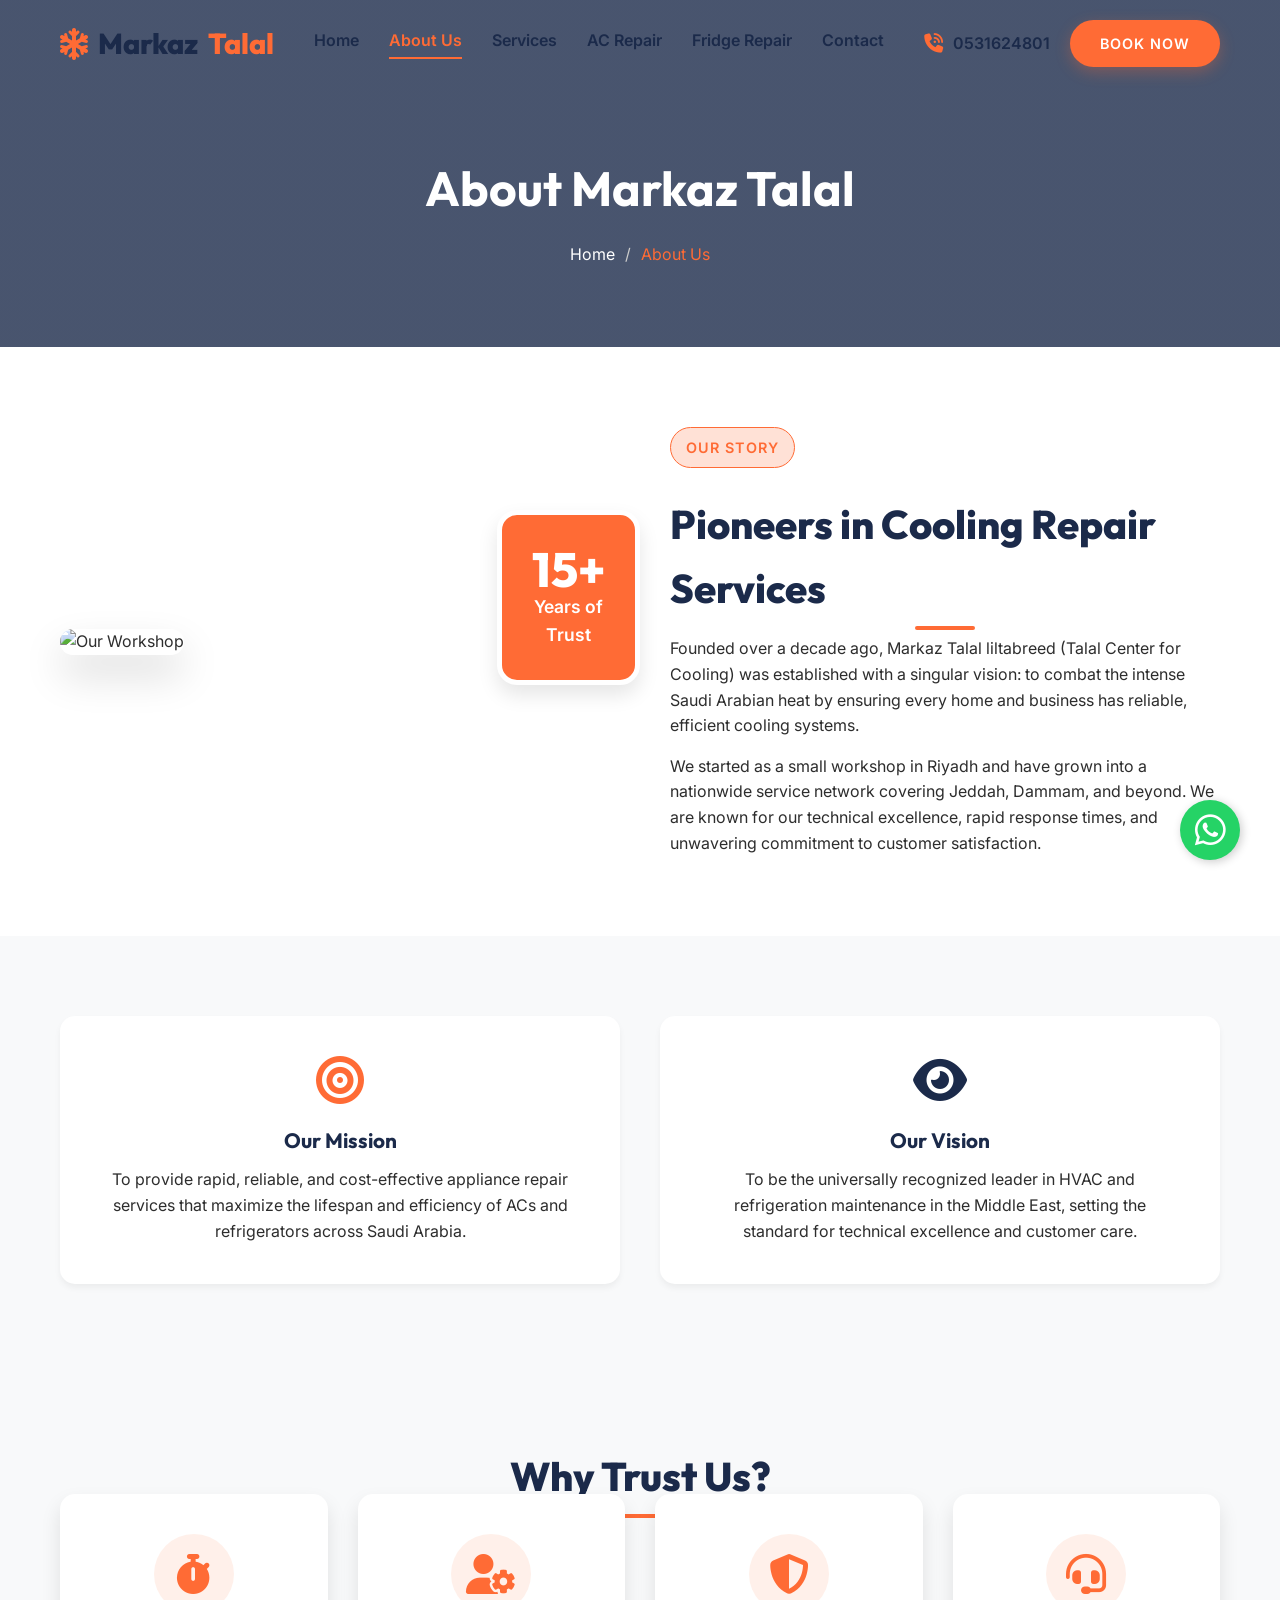
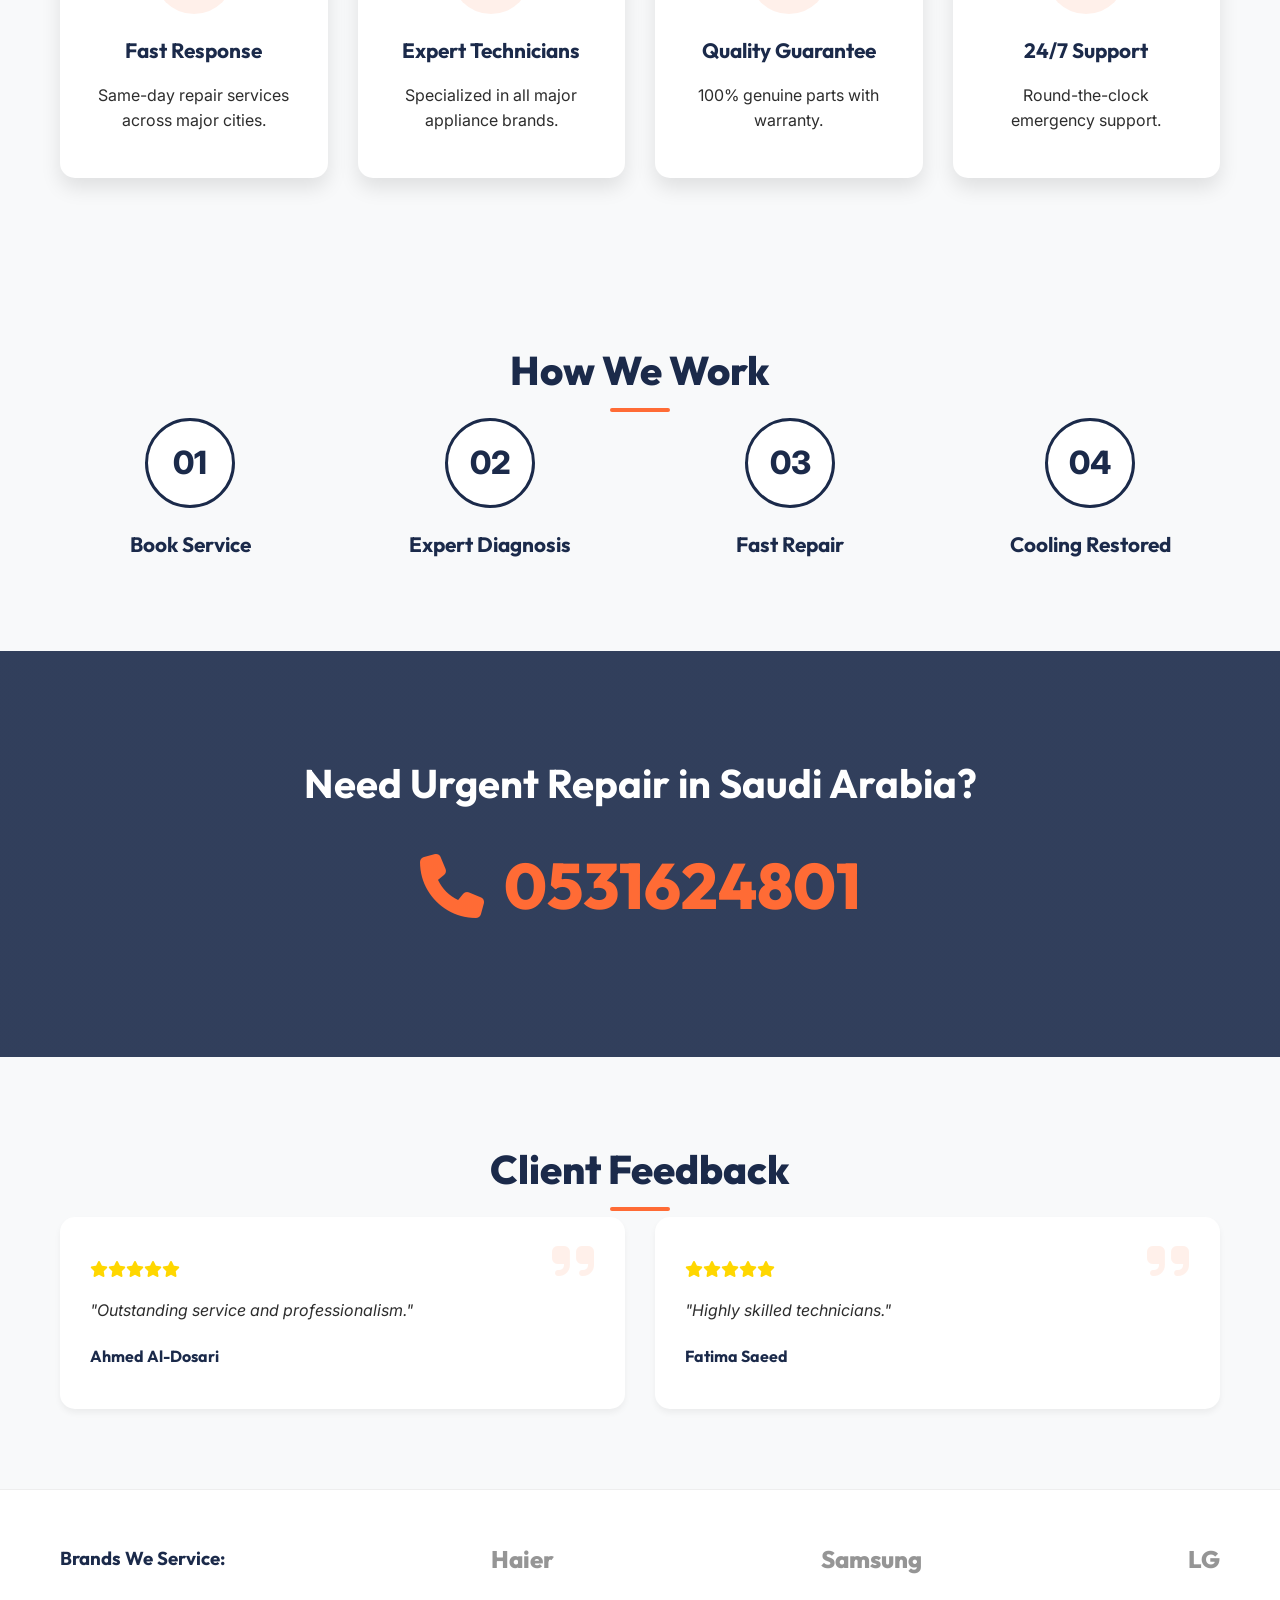
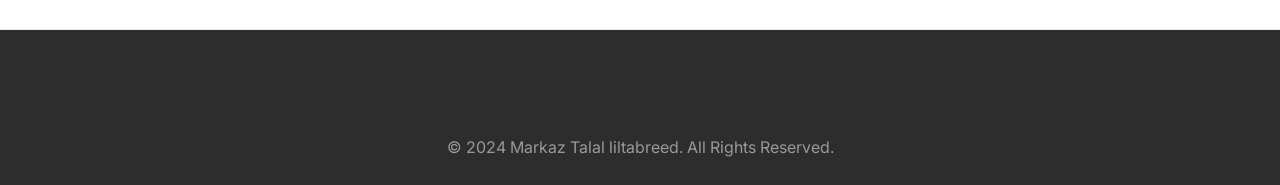
==== about.html @ 1d90eb04 "responsive" ====
<!DOCTYPE html>
<html lang="en">
<head>
  <meta charset="UTF-8">
  <meta name="viewport" content="width=device-width, initial-scale=1.0">
  <meta name="description" content="Learn about Markaz Talal liltabreed, the premier AC and Refrigerator repair service in Saudi Arabia. 15+ years of experience in cooling solutions.">
  <title>About Us | Markaz Talal liltabreed Saudi Arabia</title>
  
  <link rel="stylesheet" href="https://cdnjs.cloudflare.com/ajax/libs/font-awesome/6.4.0/css/all.min.css">
  <link rel="stylesheet" href="css/style.css">
</head>
<body>

  <!-- 1. Header -->
  <header class="header">
    <div class="container nav-container">
      <a href="index.html" class="logo">
        <i class="fa-solid fa-snowflake"></i> Markaz <span>Talal</span>
      </a>
      <div class="mobile-toggle"><i class="fa-solid fa-bars"></i></div>
      <nav class="nav-menu">
        <a href="index.html" class="nav-link">Home</a>
        <a href="about.html" class="nav-link active">About Us</a>
        <a href="services.html" class="nav-link">Services</a>
        <a href="ac-repair.html" class="nav-link">AC Repair</a>
        <a href="fridge-repair.html" class="nav-link">Fridge Repair</a>
        <a href="contact.html" class="nav-link">Contact</a>
      </nav>
      <div class="nav-actions">
        <div class="contact-info-top">
          <i class="fa-solid fa-phone-volume pulse-icon"></i><span>0531624801</span>
        </div>
        <a href="contact.html" class="btn btn-primary">Book Now</a>
      </div>
    </div>
  </header>

  <!-- 2. Page Banner -->
  <section class="page-banner fade-up">
    <div class="container">
      <h1 class="page-title">About Markaz Talal</h1>
      <div class="breadcrumb">
        <a href="index.html">Home</a> <span>/</span> <span style="color: var(--primary-orange);">About Us</span>
      </div>
    </div>
  </section>

  <!-- 3. Company Story -->
  <section class="about section-padding">
    <div class="container">
      <div class="about-container">
        <div class="about-image fade-up">
          <img src="https://images.unsplash.com/photo-1504328345606-18bbc8c9d7d1?ixlib=rb-4.0.3&auto=format&fit=crop&w=800&q=80" alt="Our Workshop" class="about-img-main">
          <div class="about-experience">
            <div class="exp-years">15+</div>
            <div class="exp-text">Years of<br>Trust</div>
          </div>
        </div>
        <div class="about-content fade-up" style="transition-delay: 0.2s;">
          <span class="hero-subtitle">Our Story</span>
          <h2 class="section-title">Pioneers in Cooling Repair Services</h2>
          <p>Founded over a decade ago, Markaz Talal liltabreed (Talal Center for Cooling) was established with a singular vision: to combat the intense Saudi Arabian heat by ensuring every home and business has reliable, efficient cooling systems.</p>
          <p style="margin-top: 15px;">We started as a small workshop in Riyadh and have grown into a nationwide service network covering Jeddah, Dammam, and beyond. We are known for our technical excellence, rapid response times, and unwavering commitment to customer satisfaction.</p>
        </div>
      </div>
    </div>
  </section>

  <!-- 4. Mission & Vision -->
  <section class="mission-vision section-padding" style="background: var(--bg-light);">
    <div class="container">
      <div class="process-grid">
        <div class="process-step fade-up" style="background: var(--primary-white); padding: 40px; border-radius: 15px; box-shadow: var(--shadow-sm);">
          <i class="fa-solid fa-bullseye" style="font-size: 3rem; color: var(--primary-orange); margin-bottom: 20px;"></i>
          <h3 class="step-title">Our Mission</h3>
          <p>To provide rapid, reliable, and cost-effective appliance repair services that maximize the lifespan and efficiency of ACs and refrigerators across Saudi Arabia.</p>
        </div>
        <div class="process-step fade-up" style="transition-delay: 0.2s; background: var(--primary-white); padding: 40px; border-radius: 15px; box-shadow: var(--shadow-sm);">
          <i class="fa-solid fa-eye" style="font-size: 3rem; color: var(--primary-navy); margin-bottom: 20px;"></i>
          <h3 class="step-title">Our Vision</h3>
          <p>To be the universally recognized leader in HVAC and refrigeration maintenance in the Middle East, setting the standard for technical excellence and customer care.</p>
        </div>
      </div>
    </div>
  </section>

  <!-- 5. Why Choose Us (Reused Features) -->
  <section class="features section-padding">
    <div class="container">
      <div class="text-center fade-up" style="margin-bottom: 50px;">
        <h2 class="section-title">Why Trust Us?</h2>
      </div>
      <div class="features-grid">
        <div class="feature-card fade-up"><div class="feature-icon"><i class="fa-solid fa-stopwatch"></i></div><h3 class="feature-title">Fast Response</h3><p>Same-day repair services across major cities.</p></div>
        <div class="feature-card fade-up" style="transition-delay: 0.1s;"><div class="feature-icon"><i class="fa-solid fa-user-gear"></i></div><h3 class="feature-title">Expert Technicians</h3><p>Specialized in all major appliance brands.</p></div>
        <div class="feature-card fade-up" style="transition-delay: 0.2s;"><div class="feature-icon"><i class="fa-solid fa-shield-halved"></i></div><h3 class="feature-title">Quality Guarantee</h3><p>100% genuine parts with warranty.</p></div>
        <div class="feature-card fade-up" style="transition-delay: 0.3s;"><div class="feature-icon"><i class="fa-solid fa-headset"></i></div><h3 class="feature-title">24/7 Support</h3><p>Round-the-clock emergency support.</p></div>
      </div>
    </div>
  </section>

  <!-- 6. Process -->
  <section class="process section-padding" style="background: var(--bg-light);">
    <div class="container">
      <div class="text-center fade-up"><h2 class="section-title">How We Work</h2></div>
      <div class="process-grid">
        <div class="process-step fade-up"><div class="step-number">01</div><h3 class="step-title">Book Service</h3></div>
        <div class="process-step fade-up" style="transition-delay: 0.1s;"><div class="step-number">02</div><h3 class="step-title">Expert Diagnosis</h3></div>
        <div class="process-step fade-up" style="transition-delay: 0.2s;"><div class="step-number">03</div><h3 class="step-title">Fast Repair</h3></div>
        <div class="process-step fade-up" style="transition-delay: 0.3s;"><div class="step-number">04</div><h3 class="step-title">Cooling Restored</h3></div>
      </div>
    </div>
  </section>

  <!-- 7. Emergency CTA -->
  <section class="emergency-cta fade-up">
    <div class="container">
      <h2>Need Urgent Repair in Saudi Arabia?</h2>
      <div class="emergency-phone"><i class="fa-solid fa-phone"></i> 0531624801</div>
    </div>
  </section>

  <!-- 8. Testimonials -->
  <section class="testimonials section-padding">
    <div class="container">
      <div class="text-center fade-up"><h2 class="section-title">Client Feedback</h2></div>
      <div class="testimonial-grid">
        <div class="testimonial-card fade-up"><i class="fa-solid fa-quote-right quote-icon"></i><div class="rating"><i class="fa-solid fa-star"></i><i class="fa-solid fa-star"></i><i class="fa-solid fa-star"></i><i class="fa-solid fa-star"></i><i class="fa-solid fa-star"></i></div><p class="testimonial-text">"Outstanding service and professionalism."</p><div class="client-info"><div class="client-details"><h4 class="client-name">Ahmed Al-Dosari</h4></div></div></div>
        <div class="testimonial-card fade-up" style="transition-delay: 0.1s;"><i class="fa-solid fa-quote-right quote-icon"></i><div class="rating"><i class="fa-solid fa-star"></i><i class="fa-solid fa-star"></i><i class="fa-solid fa-star"></i><i class="fa-solid fa-star"></i><i class="fa-solid fa-star"></i></div><p class="testimonial-text">"Highly skilled technicians."</p><div class="client-info"><div class="client-details"><h4 class="client-name">Fatima Saeed</h4></div></div></div>
      </div>
    </div>
  </section>

  <!-- 9. Brands -->
  <section class="brands fade-up">
    <div class="container">
      <div class="brand-scroll">
        <h3 style="color: var(--primary-navy); margin: 0;">Brands We Service:</h3>
        <span class="brand-item" style="font-size: 1.5rem; font-weight: 800; font-family: 'Outfit';">Haier</span>
        <span class="brand-item" style="font-size: 1.5rem; font-weight: 800; font-family: 'Outfit';">Samsung</span>
        <span class="brand-item" style="font-size: 1.5rem; font-weight: 800; font-family: 'Outfit';">LG</span>
      </div>
    </div>
  </section>

  <!-- 10. Footer -->
  <footer class="footer">
    <div class="container">
      <div class="footer-bottom" style="border-top: none;">
        <p>&copy; 2024 Markaz Talal liltabreed. All Rights Reserved.</p>
      </div>
    </div>
  </footer>

  <!-- WhatsApp Floating Button -->
  <a href="https://wa.me/966531624801" class="whatsapp-float" target="_blank" aria-label="Chat on WhatsApp">
    <i class="fa-brands fa-whatsapp"></i>
  </a>

  <script src="js/main.js"></script>
</body>
</html>
---- css/style.css ----
/* Google Fonts */
@import url('https://fonts.googleapis.com/css2?family=Inter:wght@300;400;500;600;700&family=Outfit:wght@400;600;800&display=swap');

/* CSS Variables */
:root {
  --primary-orange: #FF6B35;
  --primary-charcoal: #2D2D2D;
  --primary-white: #FFFFFF;
  --primary-navy: #1B2A4A;
  --bg-light: #f8f9fa;
  --text-gray: #555555;
  --shadow-sm: 0 4px 6px rgba(0,0,0,0.05);
  --shadow-md: 0 10px 20px rgba(0,0,0,0.1);
  --shadow-lg: 0 20px 40px rgba(0,0,0,0.15);
  --transition: all 0.3s cubic-bezier(0.25, 0.8, 0.25, 1);
  --glass-bg: rgba(255, 255, 255, 0.85);
  --glass-border: rgba(255, 255, 255, 0.18);
}

/* Base Styles */
* {
  margin: 0;
  padding: 0;
  box-sizing: border-box;
}

html {
  scroll-behavior: smooth;
}

body {
  font-family: 'Inter', sans-serif;
  color: var(--primary-charcoal);
  background-color: var(--primary-white);
  line-height: 1.6;
  overflow-x: hidden;
}

h1, h2, h3, h4, h5, h6 {
  font-family: 'Outfit', sans-serif;
  color: var(--primary-navy);
  margin-bottom: 1rem;
}

a {
  text-decoration: none;
  color: inherit;
  transition: var(--transition);
}

ul {
  list-style: none;
}

img {
  max-width: 100%;
  height: auto;
}

/* Utilities */
.container {
  width: 100%;
  max-width: 1200px;
  margin: 0 auto;
  padding: 0 20px;
}

.section-padding {
  padding: 80px 0;
}

/* Fix mobile section spacing */
@media (max-width: 768px) {
  .section-padding {
    padding: 60px 0;
  }
  
  section {
    overflow: hidden; /* Prevent horizontal scroll from elements */
  }
}

.text-center {
  text-align: center;
}

.section-title {
  font-size: 2.5rem;
  font-weight: 800;
  margin-bottom: 1rem;
  position: relative;
  display: inline-block;
}

.section-title::after {
  content: '';
  position: absolute;
  bottom: -10px;
  left: 50%;
  transform: translateX(-50%);
  width: 60px;
  height: 4px;
  background-color: var(--primary-orange);
  border-radius: 2px;
}

.section-subtitle {
  color: var(--text-gray);
  max-width: 600px;
  margin: 0 auto 3rem auto;
  font-size: 1.1rem;
}

/* Buttons */
.btn {
  display: inline-block;
  padding: 12px 30px;
  border-radius: 50px;
  font-weight: 600;
  cursor: pointer;
  border: none;
  transition: var(--transition);
  text-transform: uppercase;
  letter-spacing: 1px;
  font-size: 0.9rem;
  position: relative;
  overflow: hidden;
  z-index: 1;
}

.btn-primary {
  background-color: var(--primary-orange);
  color: var(--primary-white);
  box-shadow: 0 5px 15px rgba(255, 107, 53, 0.3);
}

.btn-primary::before {
  content: '';
  position: absolute;
  top: 0;
  left: 0;
  width: 0%;
  height: 100%;
  background-color: var(--primary-navy);
  transition: var(--transition);
  z-index: -1;
}

.btn-primary:hover {
  color: var(--primary-white);
  box-shadow: 0 8px 20px rgba(27, 42, 74, 0.4);
}

.btn-primary:hover::before {
  width: 100%;
}

.btn-secondary {
  background-color: var(--primary-navy);
  color: var(--primary-white);
  box-shadow: 0 5px 15px rgba(27, 42, 74, 0.3);
}

.btn-secondary::before {
  content: '';
  position: absolute;
  top: 0;
  left: 0;
  width: 0%;
  height: 100%;
  background-color: var(--primary-orange);
  transition: var(--transition);
  z-index: -1;
}

.btn-secondary:hover {
  color: var(--primary-white);
  box-shadow: 0 8px 20px rgba(255, 107, 53, 0.4);
}

.btn-secondary:hover::before {
  width: 100%;
}

.btn-outline {
  background-color: transparent;
  color: var(--primary-white);
  border: 2px solid var(--primary-white);
}

.btn-outline:hover {
  background-color: var(--primary-white);
  color: var(--primary-navy);
}

/* Header & Navigation */
.header {
  position: fixed;
  top: 0;
  left: 0;
  width: 100%;
  z-index: 1000;
  transition: var(--transition);
  padding: 20px 0;
}

.header.scrolled {
  background: var(--glass-bg);
  backdrop-filter: blur(10px);
  -webkit-backdrop-filter: blur(10px);
  padding: 15px 0;
  box-shadow: var(--shadow-md);
}

.nav-container {
  display: flex;
  justify-content: space-between;
  align-items: center;
}

.logo {
  font-family: 'Outfit', sans-serif;
  font-size: 1.8rem;
  font-weight: 800;
  color: var(--primary-navy);
  display: flex;
  align-items: center;
  gap: 10px;
}

.logo span {
  color: var(--primary-orange);
}

.logo i {
  font-size: 2rem;
  color: var(--primary-orange);
}

.nav-menu {
  display: flex;
  gap: 30px;
}

.nav-link {
  font-weight: 600;
  color: var(--primary-navy);
  position: relative;
  padding-bottom: 5px;
}

.header.scrolled .nav-link {
  color: var(--primary-navy);
}

.nav-link::after {
  content: '';
  position: absolute;
  bottom: 0;
  left: 0;
  width: 0%;
  height: 2px;
  background-color: var(--primary-orange);
  transition: var(--transition);
}

.nav-link:hover::after,
.nav-link.active::after {
  width: 100%;
}

.nav-link:hover,
.nav-link.active {
  color: var(--primary-orange);
}

.nav-actions {
  display: flex;
  align-items: center;
  gap: 20px;
}

.contact-info-top {
  display: flex;
  align-items: center;
  gap: 10px;
  font-weight: 600;
  color: var(--primary-navy);
}

.contact-info-top i {
  color: var(--primary-orange);
  font-size: 1.2rem;
}

.mobile-toggle {
  display: none;
  font-size: 1.5rem;
  color: var(--primary-navy);
  cursor: pointer;
}

/* Hero Section */
.hero {
  height: 100vh;
  min-height: 600px;
  background: linear-gradient(rgba(27, 42, 74, 0.7), rgba(27, 42, 74, 0.8)), url('https://images.unsplash.com/photo-1581094288338-2314dddb7ece?ixlib=rb-4.0.3&auto=format&fit=crop&w=1920&q=80') center/cover no-repeat;
  display: flex;
  align-items: center;
  position: relative;
  padding-top: 80px;
}

.hero-content {
  max-width: 800px;
  color: var(--primary-white);
}

.hero-subtitle {
  display: inline-block;
  padding: 8px 15px;
  background-color: rgba(255, 107, 53, 0.2);
  border: 1px solid var(--primary-orange);
  border-radius: 30px;
  color: var(--primary-orange);
  font-weight: 600;
  margin-bottom: 1.5rem;
  letter-spacing: 1px;
  text-transform: uppercase;
  font-size: 0.9rem;
}

.hero-title {
  color: var(--primary-white);
  font-size: 4rem;
  line-height: 1.2;
  margin-bottom: 1.5rem;
}

.hero-title span {
  color: var(--primary-orange);
}

.hero-text {
  font-size: 1.2rem;
  margin-bottom: 2rem;
  opacity: 0.9;
}

.hero-buttons {
  display: flex;
  gap: 20px;
}

/* Floating Elements for Premium Feel */
.shape {
  position: absolute;
  filter: blur(50px);
  z-index: 0;
  opacity: 0.5;
}

.shape-1 {
  top: -100px;
  right: -100px;
  width: 400px;
  height: 400px;
  background: var(--primary-orange);
  border-radius: 50%;
}

.shape-2 {
  bottom: -100px;
  left: -100px;
  width: 300px;
  height: 300px;
  background: var(--primary-navy);
  border-radius: 50%;
}

/* Features Section (Why Choose Us) */
.features {
  background-color: var(--bg-light);
  position: relative;
  z-index: 1;
}

.features-grid {
  display: grid;
  grid-template-columns: repeat(auto-fit, minmax(250px, 1fr));
  gap: 30px;
  margin-top: -80px;
}

.feature-card {
  background: var(--primary-white);
  padding: 40px 30px;
  border-radius: 15px;
  box-shadow: var(--shadow-md);
  text-align: center;
  transition: var(--transition);
  position: relative;
  overflow: hidden;
  z-index: 1;
  border-bottom: 4px solid transparent;
}

.feature-card:hover {
  transform: translateY(-10px);
  box-shadow: var(--shadow-lg);
  border-bottom-color: var(--primary-orange);
}

.feature-icon {
  width: 80px;
  height: 80px;
  background-color: rgba(255, 107, 53, 0.1);
  border-radius: 50%;
  display: flex;
  align-items: center;
  justify-content: center;
  margin: 0 auto 20px auto;
  color: var(--primary-orange);
  font-size: 2.5rem;
  transition: var(--transition);
}

.feature-card:hover .feature-icon {
  background-color: var(--primary-orange);
  color: var(--primary-white);
}

.feature-title {
  font-size: 1.3rem;
  margin-bottom: 15px;
}

/* About Section */
.about {
  position: relative;
  overflow: hidden;
}

.about-container {
  display: flex;
  align-items: center;
  gap: 60px;
}

.about-image {
  flex: 1;
  position: relative;
}

.about-img-main {
  border-radius: 20px;
  box-shadow: var(--shadow-lg);
  position: relative;
  z-index: 2;
}

.about-experience {
  position: absolute;
  bottom: -30px;
  right: -30px;
  background: var(--primary-orange);
  color: var(--primary-white);
  padding: 30px;
  border-radius: 20px;
  box-shadow: var(--shadow-md);
  z-index: 3;
  text-align: center;
  border: 5px solid var(--primary-white);
}

.exp-years {
  font-size: 3rem;
  font-weight: 800;
  line-height: 1;
  font-family: 'Outfit', sans-serif;
}

.exp-text {
  font-size: 1.1rem;
  font-weight: 600;
}

.about-content {
  flex: 1;
}

.about-list {
  margin: 20px 0 30px 0;
}

.about-list li {
  margin-bottom: 15px;
  display: flex;
  align-items: center;
  gap: 15px;
  font-weight: 500;
}

.about-list i {
  color: var(--primary-orange);
  background: rgba(255, 107, 53, 0.1);
  width: 30px;
  height: 30px;
  display: flex;
  align-items: center;
  justify-content: center;
  border-radius: 50%;
}

/* Services Overview Section */
.services {
  background-color: var(--bg-light);
}

.services-grid {
  display: grid;
  grid-template-columns: repeat(auto-fit, minmax(300px, 1fr));
  gap: 30px;
}

.service-card {
  background: var(--primary-white);
  border-radius: 15px;
  overflow: hidden;
  box-shadow: var(--shadow-md);
  transition: var(--transition);
  group: service;
}

.service-card:hover {
  transform: translateY(-10px);
  box-shadow: var(--shadow-lg);
}

.service-img {
  position: relative;
  height: 250px;
  overflow: hidden;
}

.service-img img {
  width: 100%;
  height: 100%;
  object-fit: cover;
  transition: transform 0.5s ease;
}

.service-card:hover .service-img img {
  transform: scale(1.1);
}

.service-icon-floating {
  position: absolute;
  bottom: -25px;
  right: 30px;
  width: 60px;
  height: 60px;
  background: var(--primary-navy);
  color: var(--primary-white);
  border-radius: 50%;
  display: flex;
  align-items: center;
  justify-content: center;
  font-size: 1.8rem;
  border: 4px solid var(--primary-white);
  z-index: 2;
  transition: var(--transition);
}

.service-card:hover .service-icon-floating {
  background: var(--primary-orange);
  transform: rotateY(360deg);
}

.service-content {
  padding: 40px 30px 30px;
}

.service-title {
  font-size: 1.4rem;
  margin-bottom: 15px;
  transition: var(--transition);
}

.service-card:hover .service-title {
  color: var(--primary-orange);
}

.service-link {
  display: inline-flex;
  align-items: center;
  gap: 10px;
  color: var(--primary-orange);
  font-weight: 600;
  margin-top: 15px;
}

.service-link i {
  transition: var(--transition);
}

.service-link:hover i {
  transform: translateX(5px);
}

/* Emergency CTA Section */
.emergency-cta {
  background: linear-gradient(rgba(27, 42, 74, 0.9), rgba(27, 42, 74, 0.9)), url('https://images.unsplash.com/photo-1621905251189-08b45d6a269e?ixlib=rb-4.0.3&auto=format&fit=crop&w=1920&q=80') center/cover fixed;
  color: var(--primary-white);
  text-align: center;
  padding: 100px 0;
}

.emergency-cta h2 {
  color: var(--primary-white);
  font-size: 2.5rem;
}

.emergency-phone {
  font-size: 4rem;
  font-weight: 800;
  color: var(--primary-orange);
  margin: 20px 0;
  display: flex;
  align-items: center;
  justify-content: center;
  gap: 20px;
  font-family: 'Outfit', sans-serif;
}

.pulse-icon {
  animation: pulse 2s infinite;
}

@keyframes pulse {
  0% { transform: scale(1); box-shadow: 0 0 0 0 rgba(255, 107, 53, 0.7); }
  70% { transform: scale(1.1); box-shadow: 0 0 0 20px rgba(255, 107, 53, 0); }
  100% { transform: scale(1); box-shadow: 0 0 0 0 rgba(255, 107, 53, 0); }
}

/* Process Section */
.process {
  background-color: var(--primary-white);
}

.process-grid {
  display: grid;
  grid-template-columns: repeat(auto-fit, minmax(200px, 1fr));
  gap: 40px;
  text-align: center;
  position: relative;
}

.process-grid::before {
  content: '';
  position: absolute;
  top: 45px;
  left: 10%;
  right: 10%;
  height: 2px;
  background: dashed 2px #ddd;
  z-index: 0;
}

@media (max-width: 992px) {
  .process-grid::before {
    display: none;
  }
}

.process-step {
  position: relative;
  z-index: 1;
}

.step-number {
  width: 90px;
  height: 90px;
  background: var(--primary-white);
  border: 3px solid var(--primary-navy);
  border-radius: 50%;
  display: flex;
  align-items: center;
  justify-content: center;
  font-size: 2rem;
  font-weight: 800;
  color: var(--primary-navy);
  margin: 0 auto 20px auto;
  transition: var(--transition);
  position: relative;
}

.process-step:hover .step-number {
  background: var(--primary-orange);
  border-color: var(--primary-orange);
  color: var(--primary-white);
  transform: scale(1.1);
}

.step-title {
  font-size: 1.3rem;
  margin-bottom: 10px;
}

/* Testimonials Section */
.testimonials {
  background-color: var(--bg-light);
}

.testimonial-grid {
  display: grid;
  grid-template-columns: repeat(auto-fit, minmax(300px, 1fr));
  gap: 30px;
}

.testimonial-card {
  background: var(--primary-white);
  padding: 40px 30px;
  border-radius: 15px;
  box-shadow: var(--shadow-sm);
  position: relative;
  transition: var(--transition);
}

.testimonial-card:hover {
  box-shadow: var(--shadow-md);
  transform: translateY(-5px);
}

.quote-icon {
  position: absolute;
  top: 20px;
  right: 30px;
  font-size: 3rem;
  color: rgba(255, 107, 53, 0.1);
}

.rating {
  color: #FFD700;
  margin-bottom: 15px;
}

.testimonial-text {
  font-style: italic;
  margin-bottom: 20px;
  position: relative;
  z-index: 1;
}

.client-info {
  display: flex;
  align-items: center;
  gap: 15px;
}

.client-img {
  width: 60px;
  height: 60px;
  border-radius: 50%;
  object-fit: cover;
  border: 2px solid var(--primary-orange);
}

.client-name {
  font-weight: 700;
  color: var(--primary-navy);
  margin-bottom: 0;
}

.client-loc {
  font-size: 0.9rem;
  color: var(--text-gray);
}

/* Brands/Partners Section */
.brands {
  padding: 50px 0;
  border-top: 1px solid #eee;
  border-bottom: 1px solid #eee;
  background: var(--primary-white);
}

.brand-scroll {
  display: flex;
  justify-content: space-between;
  align-items: center;
  flex-wrap: wrap;
  gap: 30px;
}

.brand-item {
  opacity: 0.5;
  transition: var(--transition);
  filter: grayscale(100%);
  max-width: 150px;
}

.brand-item:hover {
  opacity: 1;
  filter: grayscale(0%);
}

/* FAQ Section */
.faq {
  background-color: var(--primary-white);
}

.faq-container {
  max-width: 800px;
  margin: 0 auto;
}

.faq-item {
  margin-bottom: 15px;
  border: 1px solid #eee;
  border-radius: 10px;
  overflow: hidden;
}

.faq-question {
  padding: 20px;
  background: var(--primary-white);
  display: flex;
  justify-content: space-between;
  align-items: center;
  cursor: pointer;
  font-weight: 600;
  font-size: 1.1rem;
  color: var(--primary-navy);
  transition: var(--transition);
}

.faq-question:hover {
  background: var(--bg-light);
}

.faq-question i {
  color: var(--primary-orange);
  transition: transform 0.3s ease;
}

.faq-item.active .faq-question i {
  transform: rotate(180deg);
}

.faq-answer {
  padding: 0 20px;
  max-height: 0;
  overflow: hidden;
  transition: max-height 0.3s ease, padding 0.3s ease;
  background: var(--bg-light);
}

.faq-item.active .faq-answer {
  padding: 20px;
  max-height: 500px; /* Arbitrary large value */
}

/* Contact/Map Section */
.contact-section {
  background-color: var(--bg-light);
}

.contact-wrapper {
  display: flex;
  gap: 40px;
  background: var(--primary-white);
  border-radius: 20px;
  overflow: hidden;
  box-shadow: var(--shadow-lg);
}

.contact-info-panel {
  flex: 1;
  padding: 50px;
  background: var(--primary-navy);
  color: var(--primary-white);
}

.contact-info-panel h3 {
  color: var(--primary-white);
  margin-bottom: 30px;
}

.contact-detail {
  display: flex;
  gap: 20px;
  margin-bottom: 30px;
}

.contact-detail i {
  width: 50px;
  height: 50px;
  background: rgba(255, 107, 53, 0.2);
  color: var(--primary-orange);
  border-radius: 50%;
  display: flex;
  align-items: center;
  justify-content: center;
  font-size: 1.5rem;
  flex-shrink: 0;
}

.contact-detail h4 {
  color: var(--primary-white);
  margin-bottom: 5px;
}

.contact-detail p, .contact-detail a {
  color: rgba(255, 255, 255, 0.8);
}

.contact-form-panel {
  flex: 1.5;
  padding: 50px;
}

.form-group {
  margin-bottom: 20px;
}

.form-control {
  width: 100%;
  padding: 15px 20px;
  border: 1px solid #eee;
  border-radius: 10px;
  font-family: inherit;
  font-size: 1rem;
  transition: var(--transition);
  background: var(--bg-light);
}

.form-control:focus {
  outline: none;
  border-color: var(--primary-orange);
  background: var(--primary-white);
  box-shadow: 0 0 0 4px rgba(255, 107, 53, 0.1);
}

textarea.form-control {
  height: 150px;
  resize: vertical;
}

/* Map */
.map-container {
  height: 400px;
  width: 100%;
  margin-top: 50px;
  border-radius: 20px;
  overflow: hidden;
  box-shadow: var(--shadow-md);
}

/* Footer */
.footer {
  background-color: var(--primary-charcoal);
  color: var(--primary-white);
  padding-top: 80px;
}

.footer-top {
  display: grid;
  grid-template-columns: repeat(auto-fit, minmax(250px, 1fr));
  gap: 40px;
  margin-bottom: 60px;
}

.footer-logo {
  font-family: 'Outfit', sans-serif;
  font-size: 1.8rem;
  font-weight: 800;
  color: var(--primary-white);
  display: flex;
  align-items: center;
  gap: 10px;
  margin-bottom: 20px;
}

.footer-logo span {
  color: var(--primary-orange);
}

.footer-logo i {
  color: var(--primary-orange);
}

.footer-desc {
  color: #ccc;
  margin-bottom: 20px;
}

.social-links {
  display: flex;
  gap: 15px;
}

.social-link {
  width: 40px;
  height: 40px;
  background: rgba(255, 255, 255, 0.1);
  border-radius: 50%;
  display: flex;
  align-items: center;
  justify-content: center;
  color: var(--primary-white);
  transition: var(--transition);
}

.social-link:hover {
  background: var(--primary-orange);
  transform: translateY(-3px);
}

.footer-title {
  color: var(--primary-white);
  font-size: 1.3rem;
  margin-bottom: 25px;
  position: relative;
  padding-bottom: 10px;
}

.footer-title::after {
  content: '';
  position: absolute;
  bottom: 0;
  left: 0;
  width: 40px;
  height: 3px;
  background: var(--primary-orange);
}

.footer-links li {
  margin-bottom: 15px;
}

.footer-links a {
  color: #ccc;
  display: inline-flex;
  align-items: center;
  gap: 10px;
}

.footer-links a::before {
  content: '\f105'; /* FontAwesome angle-right */
  font-family: 'Font Awesome 6 Free';
  font-weight: 900;
  color: var(--primary-orange);
}

.footer-links a:hover {
  color: var(--primary-orange);
  transform: translateX(5px);
}

.footer-contact li {
  display: flex;
  gap: 15px;
  margin-bottom: 20px;
  color: #ccc;
}

.footer-contact i {
  color: var(--primary-orange);
  font-size: 1.2rem;
  margin-top: 5px;
}

.footer-bottom {
  text-align: center;
  padding: 25px 0;
  border-top: 1px solid rgba(255, 255, 255, 0.1);
  color: #999;
}

/* Animations */
.fade-up {
  opacity: 0;
  transform: translateY(30px);
  transition: opacity 0.8s ease, transform 0.8s ease;
}

.fade-up.visible {
  opacity: 1;
  transform: translateY(0);
}

/* Page Banner (for inner pages) */
.page-banner {
  background: linear-gradient(rgba(27, 42, 74, 0.8), rgba(27, 42, 74, 0.8)), url('https://images.unsplash.com/photo-1581092160562-40aa08e78837?ixlib=rb-4.0.3&auto=format&fit=crop&w=1920&q=80') center/cover;
  padding: 150px 0 80px;
  text-align: center;
  color: var(--primary-white);
}

.page-title {
  color: var(--primary-white);
  font-size: 3rem;
  margin-bottom: 15px;
}

.breadcrumb {
  display: flex;
  justify-content: center;
  gap: 10px;
  color: #ccc;
}

.breadcrumb a {
  color: var(--primary-white);
}

.breadcrumb a:hover {
  color: var(--primary-orange);
}

/* Detail Pages (AC/Fridge Repair) */
.service-detail-content img {
  border-radius: 15px;
  margin-bottom: 30px;
  box-shadow: var(--shadow-md);
}

.check-list li {
  margin-bottom: 10px;
  display: flex;
  gap: 10px;
  align-items: flex-start;
}

.check-list i {
  color: #28a745;
  margin-top: 5px;
}

/* Floating WhatsApp Button */
.whatsapp-float {
  position: fixed;
  width: 60px;
  height: 60px;
  bottom: 40px;
  right: 40px;
  background-color: #25d366;
  color: #FFF;
  border-radius: 50px;
  text-align: center;
  font-size: 35px;
  box-shadow: 2px 2px 10px rgba(0,0,0,0.2);
  z-index: 1000;
  display: flex;
  align-items: center;
  justify-content: center;
  transition: var(--transition);
  animation: bounce 2s infinite;
}

.whatsapp-float:hover {
  background-color: #128c7e;
  transform: scale(1.1);
  color: white;
  animation: none;
}

@keyframes bounce {
  0%, 20%, 50%, 80%, 100% {transform: translateY(0);}
  40% {transform: translateY(-10px);}
  60% {transform: translateY(-5px);}
}

/* Responsive Design */
@media (max-width: 992px) {
  .hero-title {
    font-size: 3rem;
  }
  .about-container, .contact-wrapper {
    flex-direction: column;
  }
  .nav-actions {
    display: none;
  }
  .mobile-toggle {
    display: block;
  }
  .nav-menu {
    position: fixed;
    top: 80px;
    left: -100%;
    width: 100%;
    height: calc(100vh - 80px);
    background: var(--primary-white);
    flex-direction: column;
    align-items: center;
    justify-content: center;
    transition: var(--transition);
    box-shadow: var(--shadow-md);
  }
  .nav-menu.active {
    left: 0;
  }
  .nav-link {
    font-size: 1.2rem;
  }
}

@media (max-width: 768px) {
  body {
    overflow-x: hidden;
    width: 100%;
  }
  .hero {
    padding-top: 100px;
    height: auto;
    min-height: 100vh;
  }
  .hero-title {
    font-size: 2.5rem;
    margin-top: 20px;
  }
  .section-title {
    font-size: 2rem;
  }
  .hero-buttons {
    flex-direction: column;
    width: 100%;
  }
  .hero-buttons .btn {
    width: 100%;
    text-align: center;
  }
  .features-grid {
    margin-top: 20px;
    gap: 20px;
  }
  .contact-info-panel, .contact-form-panel {
    padding: 30px;
  }
  .about-container {
    gap: 30px;
  }
  .about-experience {
    bottom: -20px;
    right: 0;
    padding: 15px;
  }
  .exp-years {
    font-size: 2rem;
  }
  .whatsapp-float {
    width: 50px;
    height: 50px;
    bottom: 20px;
    right: 20px;
    font-size: 25px;
  }
}
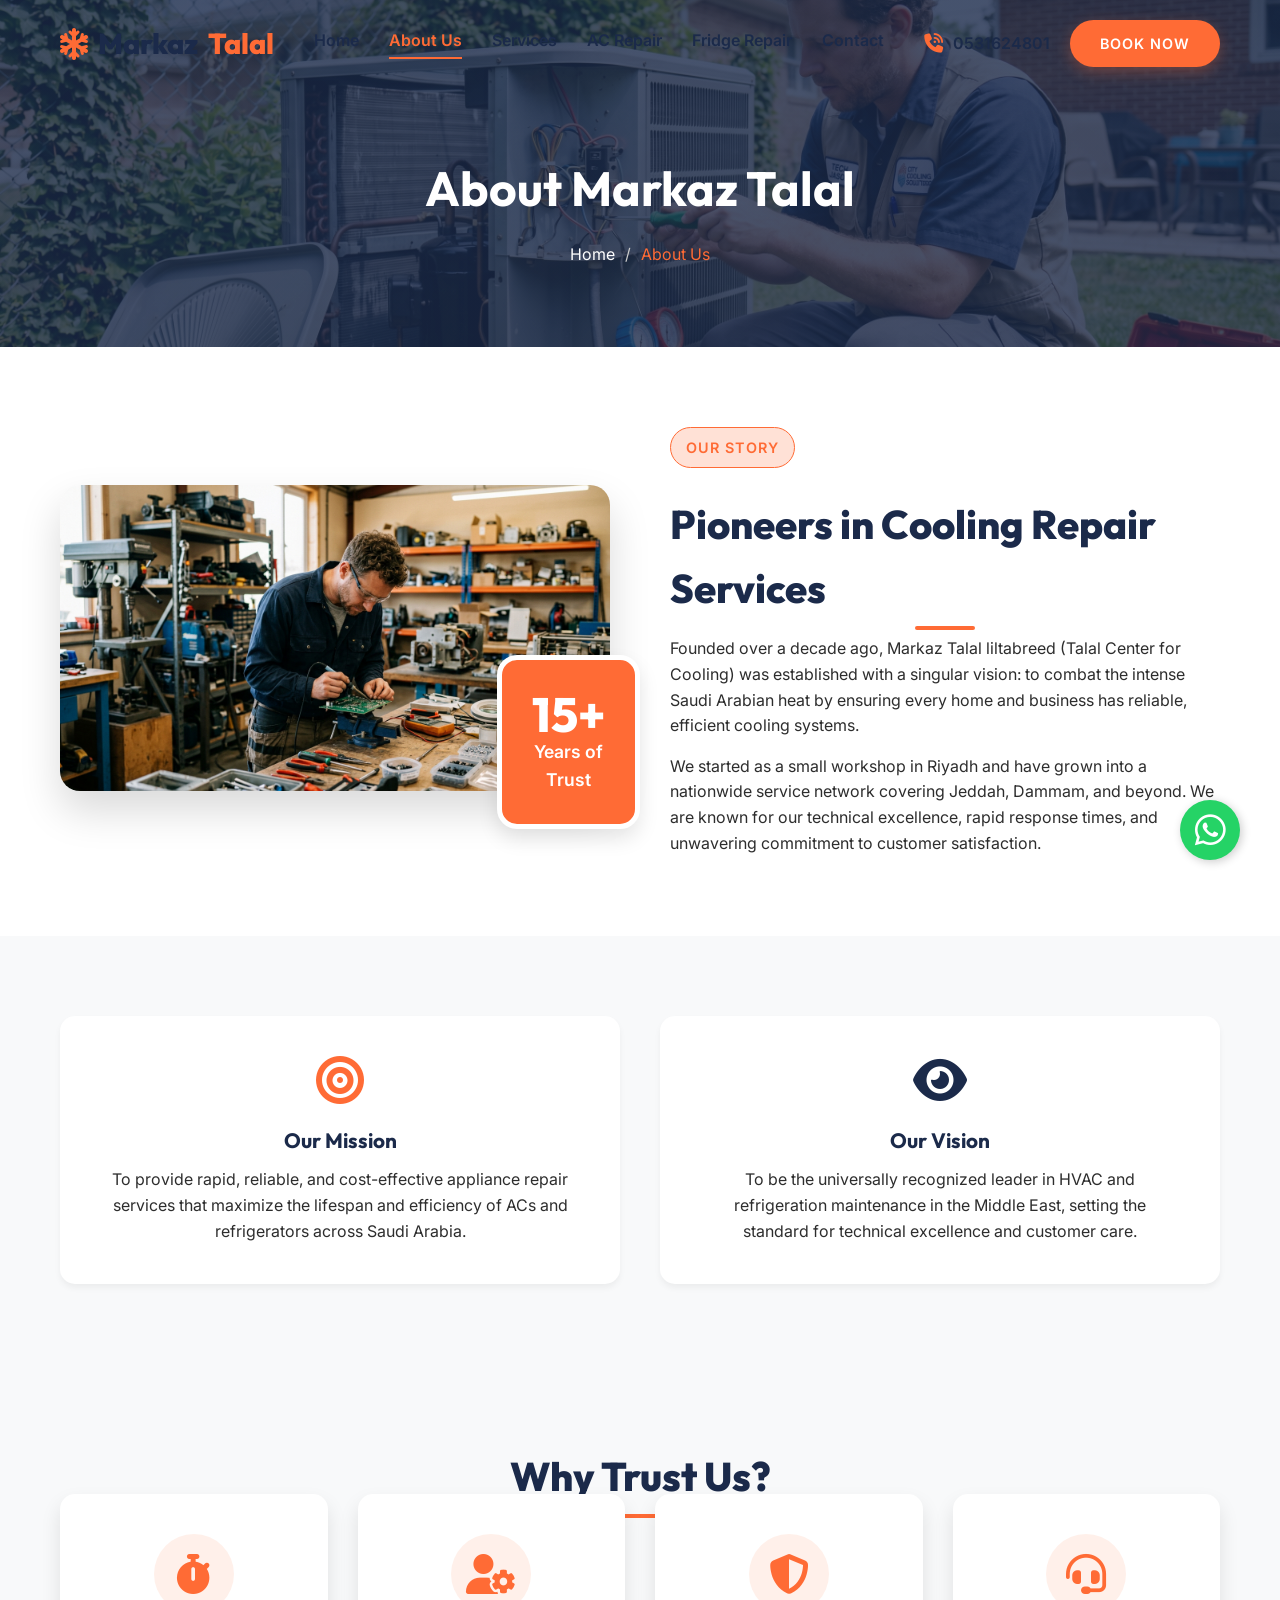
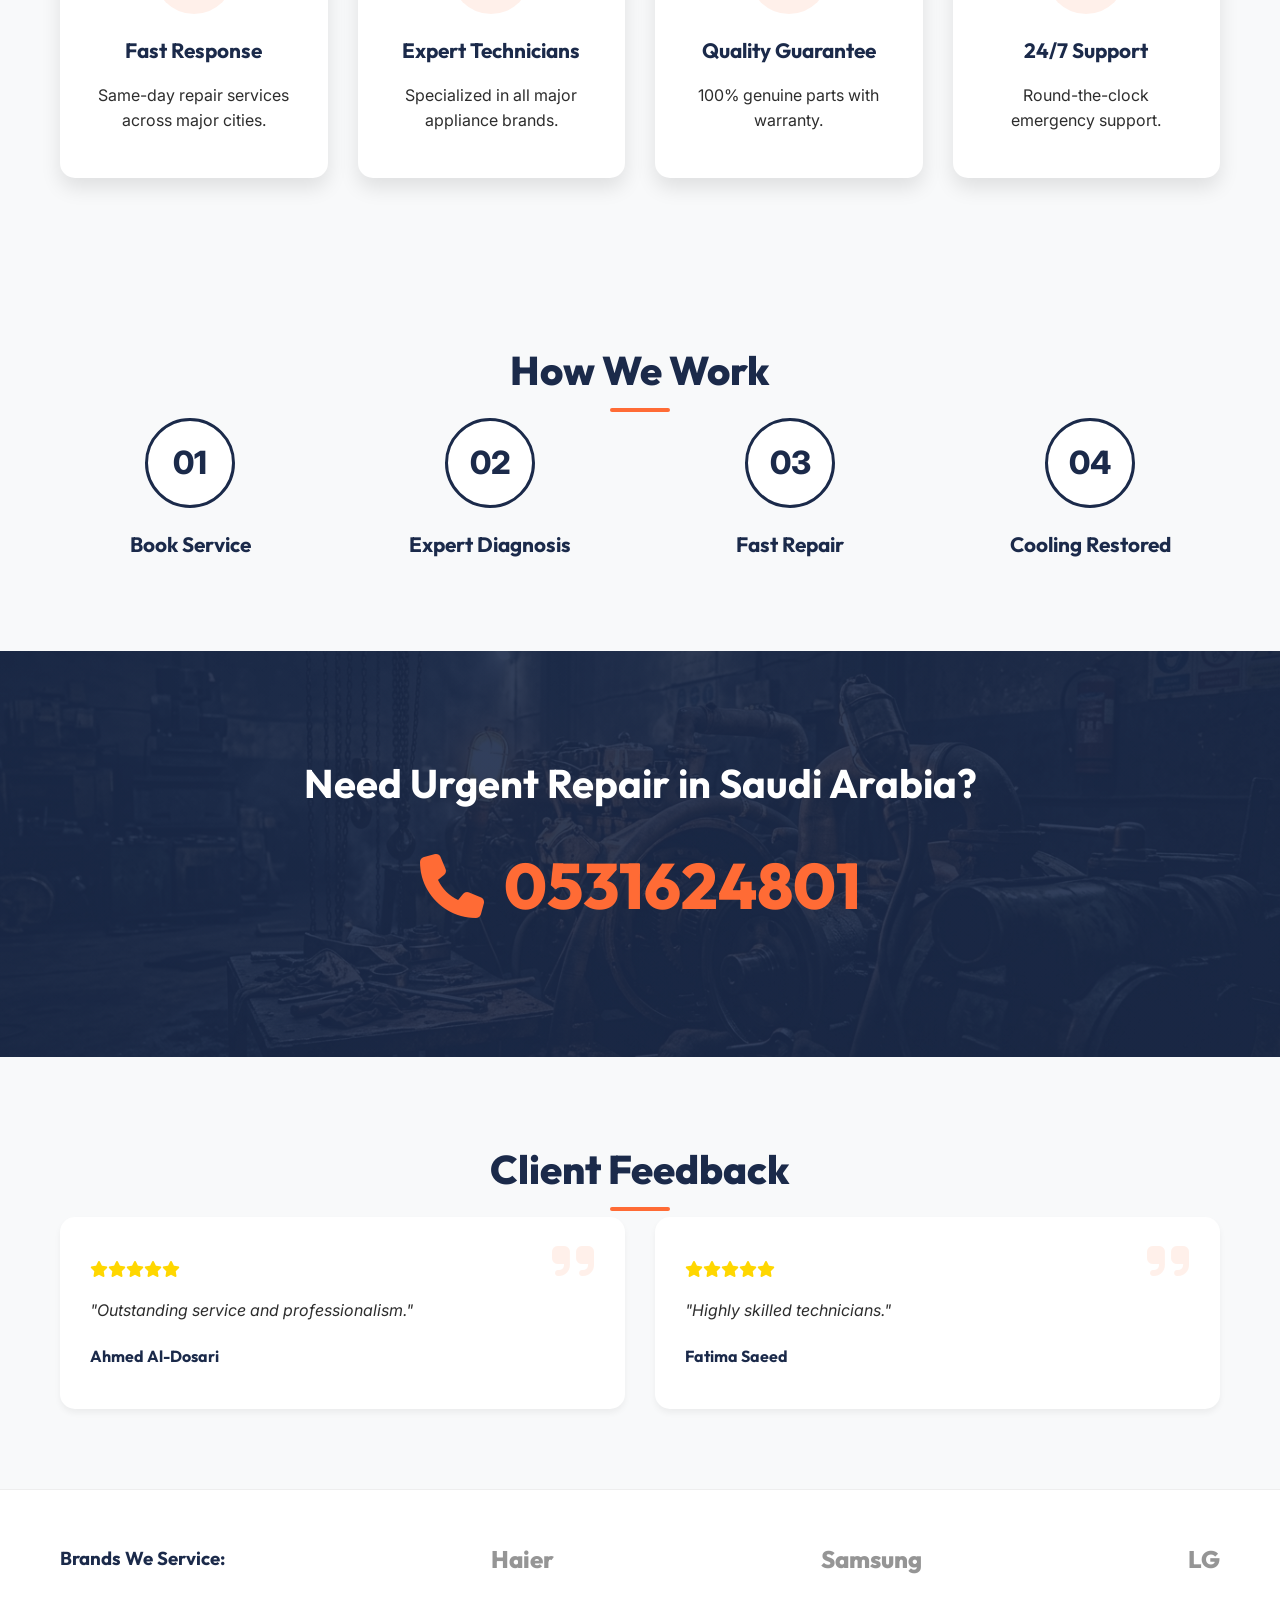
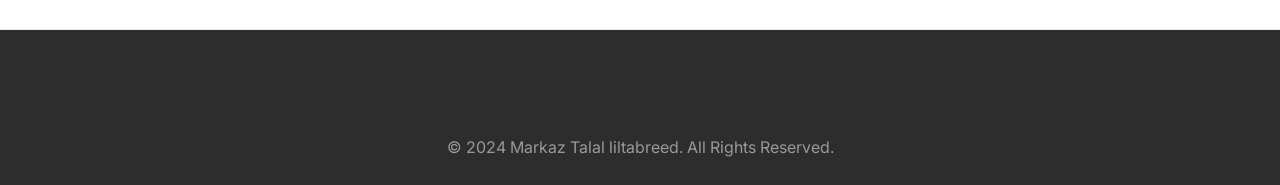
==== commit 2e6fccd4: "Images" ====
--- a/about.html
+++ b/about.html
@@ -50,7 +50,7 @@
     <div class="container">
       <div class="about-container">
         <div class="about-image fade-up">
-          <img src="https://images.unsplash.com/photo-1504328345606-18bbc8c9d7d1?ixlib=rb-4.0.3&auto=format&fit=crop&w=800&q=80" alt="Our Workshop" class="about-img-main">
+          <img src="images/about-us.jpeg" alt="Our Workshop" class="about-img-main">
           <div class="about-experience">
             <div class="exp-years">15+</div>
             <div class="exp-text">Years of<br>Trust</div>
--- a/css/style.css
+++ b/css/style.css
@@ -304,7 +304,7 @@
 .hero {
   height: 100vh;
   min-height: 600px;
-  background: linear-gradient(rgba(27, 42, 74, 0.7), rgba(27, 42, 74, 0.8)), url('https://images.unsplash.com/photo-1581094288338-2314dddb7ece?ixlib=rb-4.0.3&auto=format&fit=crop&w=1920&q=80') center/cover no-repeat;
+  background: linear-gradient(rgba(27, 42, 74, 0.7), rgba(27, 42, 74, 0.8)), url('../images/hero-banner.jpeg') center/cover no-repeat;
   display: flex;
   align-items: center;
   position: relative;
@@ -610,7 +610,7 @@
 
 /* Emergency CTA Section */
 .emergency-cta {
-  background: linear-gradient(rgba(27, 42, 74, 0.9), rgba(27, 42, 74, 0.9)), url('https://images.unsplash.com/photo-1621905251189-08b45d6a269e?ixlib=rb-4.0.3&auto=format&fit=crop&w=1920&q=80') center/cover fixed;
+  background: linear-gradient(rgba(27, 42, 74, 0.9), rgba(27, 42, 74, 0.9)), url('../images/emergency-bg.jpeg') center/cover fixed;
   color: var(--primary-white);
   text-align: center;
   padding: 100px 0;
@@ -1092,7 +1092,7 @@
 
 /* Page Banner (for inner pages) */
 .page-banner {
-  background: linear-gradient(rgba(27, 42, 74, 0.8), rgba(27, 42, 74, 0.8)), url('https://images.unsplash.com/photo-1581092160562-40aa08e78837?ixlib=rb-4.0.3&auto=format&fit=crop&w=1920&q=80') center/cover;
+  background: linear-gradient(rgba(27, 42, 74, 0.8), rgba(27, 42, 74, 0.8)), url('../images/hero-banner.jpeg') center/cover;
   padding: 150px 0 80px;
   text-align: center;
   color: var(--primary-white);
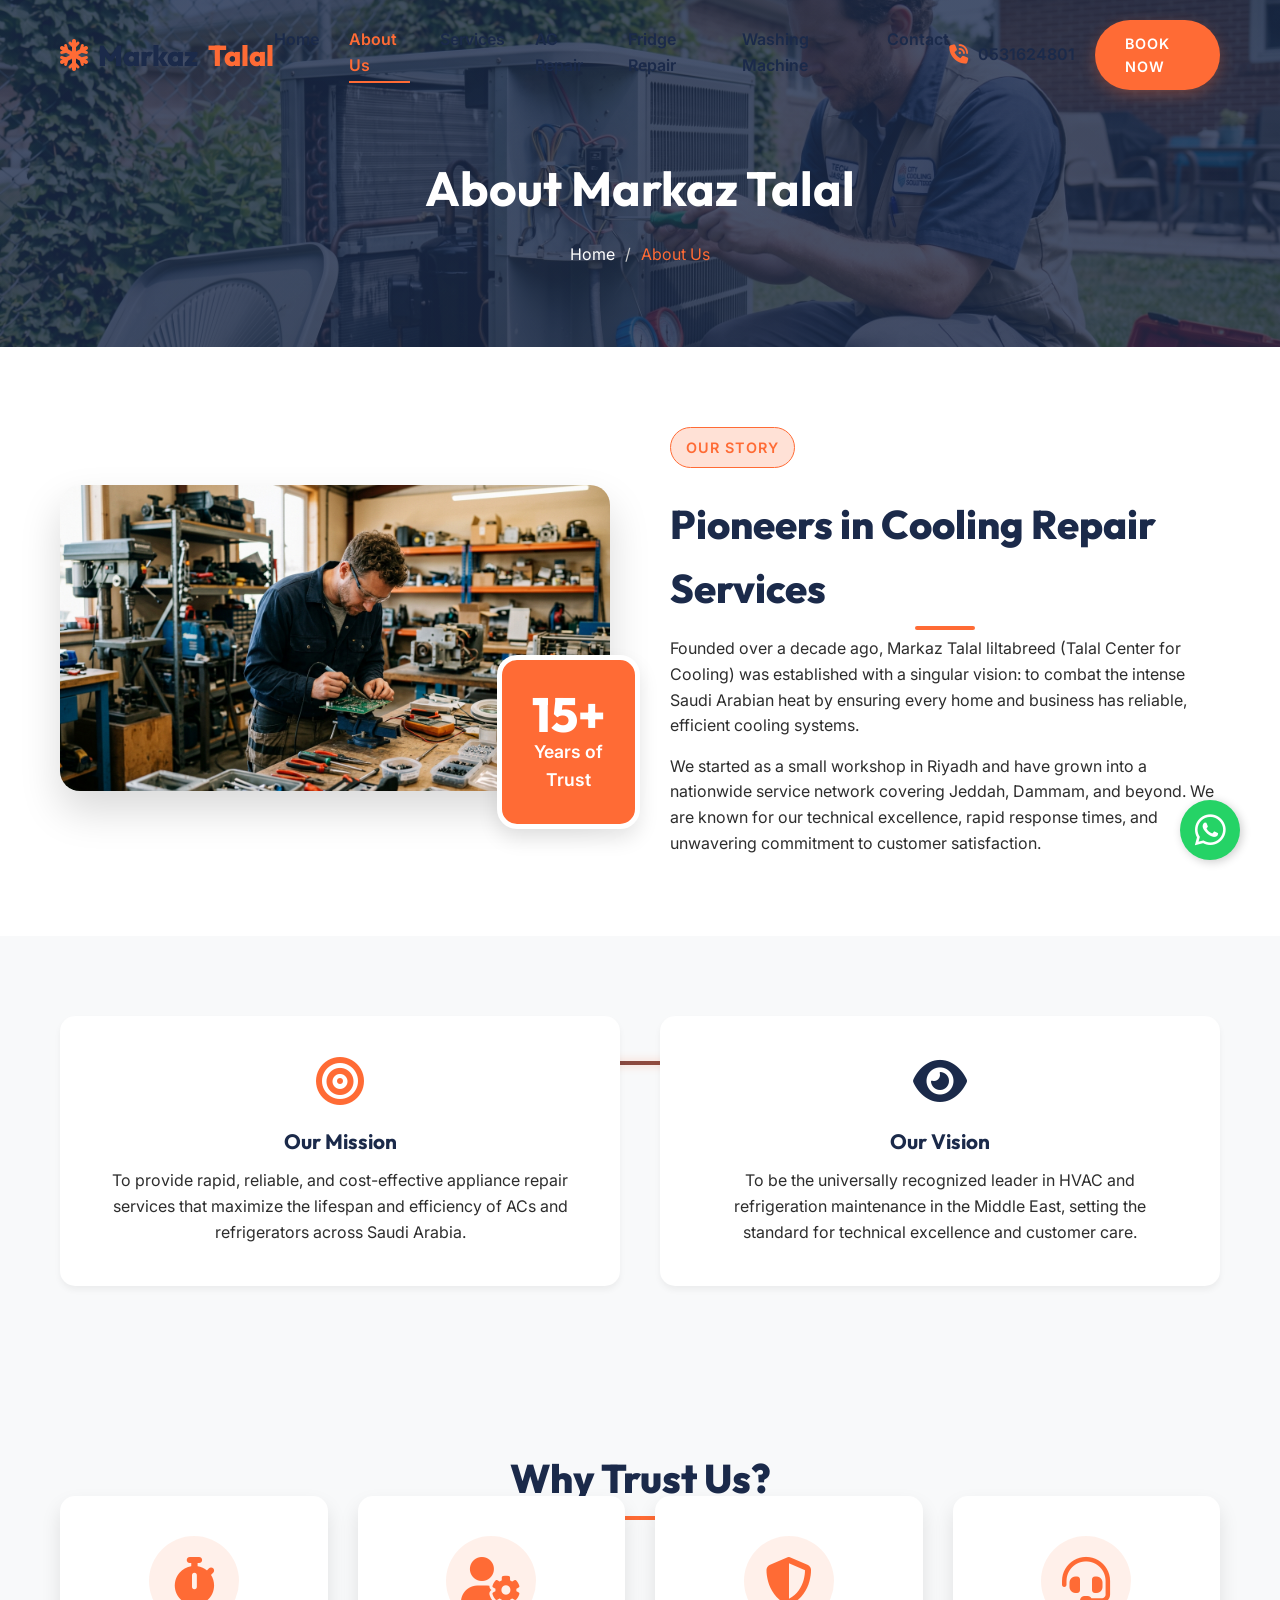
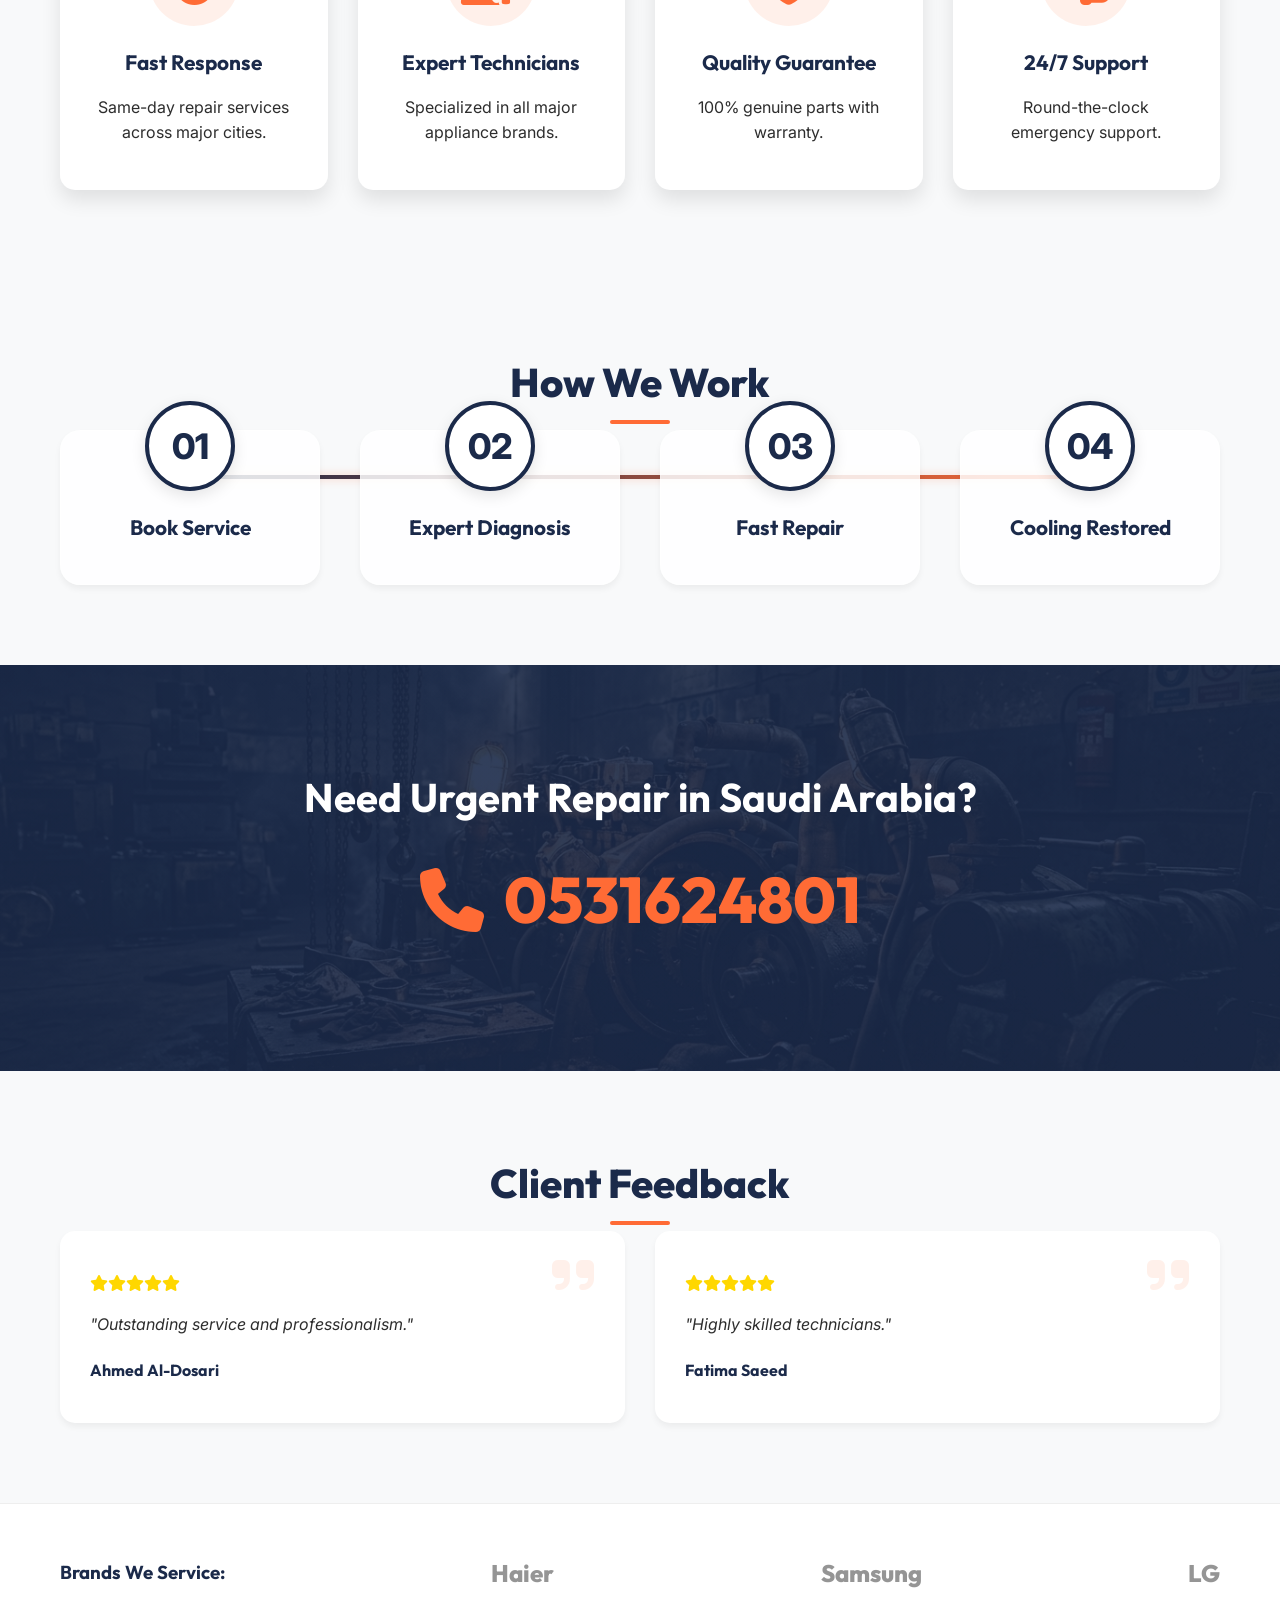
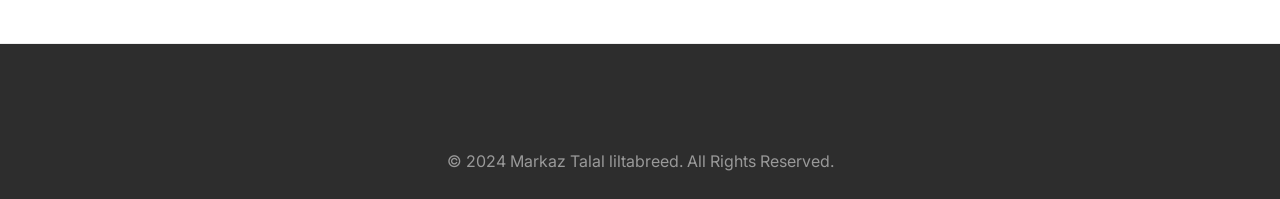
==== commit a7f60ef9: "updated" ====
--- a/about.html
+++ b/about.html
@@ -24,6 +24,7 @@
         <a href="services.html" class="nav-link">Services</a>
         <a href="ac-repair.html" class="nav-link">AC Repair</a>
         <a href="fridge-repair.html" class="nav-link">Fridge Repair</a>
+        <a href="washing-machine-repair.html" class="nav-link">Washing Machine</a>
         <a href="contact.html" class="nav-link">Contact</a>
       </nav>
       <div class="nav-actions">
--- a/css/style.css
+++ b/css/style.css
@@ -405,15 +405,31 @@
   border-bottom: 4px solid transparent;
 }
 
+.feature-card::before {
+  content: '';
+  position: absolute;
+  top: 0;
+  left: 0;
+  width: 100%;
+  height: 0;
+  background: linear-gradient(to bottom, rgba(255,107,53,0.05), transparent);
+  transition: var(--transition);
+  z-index: -1;
+}
+
 .feature-card:hover {
   transform: translateY(-10px);
   box-shadow: var(--shadow-lg);
   border-bottom-color: var(--primary-orange);
 }
 
+.feature-card:hover::before {
+  height: 100%;
+}
+
 .feature-icon {
-  width: 80px;
-  height: 80px;
+  width: 90px;
+  height: 90px;
   background-color: rgba(255, 107, 53, 0.1);
   border-radius: 50%;
   display: flex;
@@ -421,13 +437,38 @@
   justify-content: center;
   margin: 0 auto 20px auto;
   color: var(--primary-orange);
-  font-size: 2.5rem;
-  transition: var(--transition);
+  font-size: 3rem;
+  transition: var(--transition);
+  position: relative;
+}
+
+.feature-icon::after {
+  content: '';
+  position: absolute;
+  width: 100%;
+  height: 100%;
+  border-radius: 50%;
+  border: 2px dashed var(--primary-orange);
+  animation: rotateBorder 10s linear infinite;
+  opacity: 0;
+  transition: var(--transition);
+}
+
+@keyframes rotateBorder {
+  0% { transform: rotate(0deg); }
+  100% { transform: rotate(360deg); }
 }
 
 .feature-card:hover .feature-icon {
   background-color: var(--primary-orange);
   color: var(--primary-white);
+  box-shadow: 0 10px 20px rgba(255, 107, 53, 0.4);
+}
+
+.feature-card:hover .feature-icon::after {
+  opacity: 1;
+  width: 120%;
+  height: 120%;
 }
 
 .feature-title {
@@ -662,9 +703,11 @@
   top: 45px;
   left: 10%;
   right: 10%;
-  height: 2px;
-  background: dashed 2px #ddd;
+  height: 4px;
+  background: linear-gradient(90deg, var(--primary-navy), var(--primary-orange));
   z-index: 0;
+  border-radius: 4px;
+  box-shadow: 0 0 10px rgba(255,107,53,0.3);
 }
 
 @media (max-width: 992px) {
@@ -676,30 +719,44 @@
 .process-step {
   position: relative;
   z-index: 1;
+  background: var(--glass-bg);
+  padding: 30px 20px;
+  border-radius: 20px;
+  box-shadow: var(--shadow-sm);
+  transition: var(--transition);
+  border: 1px solid var(--glass-border);
+}
+
+.process-step:hover {
+  transform: translateY(-5px);
+  box-shadow: var(--shadow-lg);
+  border-color: var(--primary-orange);
 }
 
 .step-number {
   width: 90px;
   height: 90px;
   background: var(--primary-white);
-  border: 3px solid var(--primary-navy);
+  border: 4px solid var(--primary-navy);
   border-radius: 50%;
   display: flex;
   align-items: center;
   justify-content: center;
-  font-size: 2rem;
+  font-size: 2.2rem;
   font-weight: 800;
   color: var(--primary-navy);
-  margin: 0 auto 20px auto;
-  transition: var(--transition);
-  position: relative;
+  margin: -60px auto 20px auto; /* Pull up to overlap the line */
+  transition: var(--transition);
+  position: relative;
+  box-shadow: 0 5px 15px rgba(0,0,0,0.1);
 }
 
 .process-step:hover .step-number {
   background: var(--primary-orange);
-  border-color: var(--primary-orange);
-  color: var(--primary-white);
-  transform: scale(1.1);
+  border-color: var(--primary-white);
+  color: var(--primary-white);
+  transform: scale(1.1) rotate(360deg);
+  box-shadow: 0 0 20px rgba(255,107,53,0.5);
 }
 
 .step-title {
@@ -807,58 +864,270 @@
 
 /* FAQ Section */
 .faq {
-  background-color: var(--primary-white);
+  background-color: var(--bg-light);
+  position: relative;
+}
+
+.faq::before {
+  content: '';
+  position: absolute;
+  top: 0;
+  left: 0;
+  width: 100%;
+  height: 100%;
+  background: url('data:image/svg+xml;utf8,<svg width="20" height="20" viewBox="0 0 20 20" xmlns="http://www.w3.org/2000/svg"><circle cx="2" cy="2" r="1" fill="%232D2D2D" fill-opacity="0.05"/></svg>') repeat;
+  pointer-events: none;
 }
 
 .faq-container {
   max-width: 800px;
   margin: 0 auto;
+  position: relative;
+  z-index: 1;
 }
 
 .faq-item {
   margin-bottom: 15px;
-  border: 1px solid #eee;
-  border-radius: 10px;
+  border: 1px solid var(--glass-border);
+  border-radius: 12px;
   overflow: hidden;
+  box-shadow: var(--shadow-sm);
+  background: var(--primary-white);
 }
 
 .faq-question {
-  padding: 20px;
+  padding: 20px 25px;
   background: var(--primary-white);
   display: flex;
   justify-content: space-between;
   align-items: center;
   cursor: pointer;
-  font-weight: 600;
-  font-size: 1.1rem;
+  font-weight: 700;
+  font-size: 1.15rem;
   color: var(--primary-navy);
   transition: var(--transition);
 }
 
 .faq-question:hover {
-  background: var(--bg-light);
+  background: rgba(255, 107, 53, 0.05);
+  color: var(--primary-orange);
 }
 
 .faq-question i {
   color: var(--primary-orange);
-  transition: transform 0.3s ease;
+  transition: transform 0.4s cubic-bezier(0.68, -0.55, 0.265, 1.55);
+  background: rgba(255, 107, 53, 0.1);
+  width: 35px;
+  height: 35px;
+  border-radius: 50%;
+  display: flex;
+  align-items: center;
+  justify-content: center;
 }
 
 .faq-item.active .faq-question i {
   transform: rotate(180deg);
+  background: var(--primary-orange);
+  color: var(--primary-white);
 }
 
 .faq-answer {
-  padding: 0 20px;
+  padding: 0 25px;
   max-height: 0;
   overflow: hidden;
-  transition: max-height 0.3s ease, padding 0.3s ease;
+  transition: all 0.4s ease;
+  background: var(--primary-white);
+  border-top: 1px solid transparent;
+}
+
+.faq-item.active .faq-answer {
+  padding: 20px 25px;
+  max-height: 800px; 
+  border-top-color: #eee;
+}
+
+/* Pricing Section */
+.pricing {
+  background-color: var(--primary-white);
+}
+
+.pricing-grid {
+  display: grid;
+  grid-template-columns: repeat(auto-fit, minmax(300px, 1fr));
+  gap: 30px;
+  margin-top: 40px;
+}
+
+.pricing-card {
+  background: var(--primary-white);
+  border-radius: 20px;
+  box-shadow: var(--shadow-md);
+  padding: 40px 30px;
+  text-align: center;
+  transition: var(--transition);
+  position: relative;
+  overflow: hidden;
+  border: 1px solid #eee;
+}
+
+.pricing-card.popular {
+  border-color: var(--primary-orange);
+  box-shadow: var(--shadow-lg);
+  transform: scale(1.05);
+}
+
+.pricing-card.popular::before {
+  content: 'Most Popular';
+  position: absolute;
+  top: 15px;
+  right: -35px;
+  background: var(--primary-orange);
+  color: var(--primary-white);
+  padding: 5px 40px;
+  transform: rotate(45deg);
+  font-size: 0.8rem;
+  font-weight: 700;
+  text-transform: uppercase;
+}
+
+.pricing-card:hover {
+  transform: translateY(-10px);
+  box-shadow: var(--shadow-lg);
+}
+
+.pricing-card.popular:hover {
+  transform: scale(1.05) translateY(-10px);
+}
+
+.pricing-header h3 {
+  font-size: 1.5rem;
+  margin-bottom: 10px;
+}
+
+.price {
+  font-size: 3rem;
+  font-weight: 800;
+  color: var(--primary-navy);
+  font-family: 'Outfit';
+  margin-bottom: 20px;
+}
+
+.price span {
+  font-size: 1rem;
+  color: var(--text-gray);
+  font-weight: 400;
+}
+
+.pricing-features {
+  text-align: left;
+  margin: 30px 0;
+}
+
+.pricing-features li {
+  margin-bottom: 15px;
+  display: flex;
+  gap: 10px;
+  align-items: flex-start;
+}
+
+.pricing-features i {
+  color: #25d366;
+  margin-top: 5px;
+}
+
+/* Jeddah Special Section */
+.jeddah-special {
+  background: linear-gradient(135deg, var(--primary-navy) 0%, #0a1122 100%);
+  color: var(--primary-white);
+  position: relative;
+  overflow: hidden;
+}
+
+.jeddah-special .section-title, .jeddah-special .section-subtitle {
+  color: var(--primary-white);
+}
+
+.jeddah-grid {
+  display: grid;
+  grid-template-columns: repeat(auto-fit, minmax(280px, 1fr));
+  gap: 30px;
+}
+
+.jeddah-card {
+  background: rgba(255, 255, 255, 0.05);
+  backdrop-filter: blur(10px);
+  -webkit-backdrop-filter: blur(10px);
+  border: 1px solid rgba(255, 255, 255, 0.1);
+  border-radius: 20px;
+  padding: 30px;
+  transition: var(--transition);
+}
+
+.jeddah-card:hover {
+  background: rgba(255, 255, 255, 0.1);
+  transform: translateY(-5px);
+  border-color: var(--primary-orange);
+}
+
+.jeddah-icon {
+  font-size: 2.5rem;
+  color: var(--primary-orange);
+  margin-bottom: 20px;
+}
+
+.jeddah-card h3 {
+  color: var(--primary-white);
+  font-size: 1.3rem;
+}
+
+.jeddah-card p {
+  color: rgba(255, 255, 255, 0.7);
+}
+
+/* Location Coverage */
+.location-coverage {
   background: var(--bg-light);
 }
 
-.faq-item.active .faq-answer {
+.location-grid {
+  display: grid;
+  grid-template-columns: repeat(auto-fit, minmax(250px, 1fr));
+  gap: 20px;
+  margin-top: 40px;
+}
+
+.location-item {
+  background: var(--primary-white);
   padding: 20px;
-  max-height: 500px; /* Arbitrary large value */
+  border-radius: 10px;
+  display: flex;
+  align-items: center;
+  gap: 15px;
+  box-shadow: var(--shadow-sm);
+  transition: var(--transition);
+  border-left: 4px solid transparent;
+}
+
+.location-item:hover {
+  border-left-color: var(--primary-orange);
+  box-shadow: var(--shadow-md);
+  transform: translateX(5px);
+}
+
+.location-item i {
+  color: var(--primary-orange);
+  font-size: 1.5rem;
+}
+
+.location-info h4 {
+  margin-bottom: 0;
+  color: var(--primary-navy);
+}
+
+.location-info p {
+  margin-bottom: 0;
+  font-size: 0.85rem;
+  color: var(--text-gray);
 }
 
 /* Contact/Map Section */
@@ -1257,5 +1526,40 @@
     right: 20px;
     font-size: 25px;
   }
-}
-
+  
+  .pricing-card.popular {
+    transform: none;
+  }
+  .pricing-card.popular:hover {
+    transform: translateY(-5px);
+  }
+}
+
+/* Home Quick Contact Form */
+.home-contact {
+  background: var(--bg-light);
+  position: relative;
+}
+.home-contact-wrapper {
+  background: var(--primary-white);
+  border-radius: 20px;
+  padding: 40px;
+  box-shadow: var(--shadow-lg);
+  max-width: 800px;
+  margin: 0 auto;
+  border: 1px solid var(--glass-border);
+}
+.home-contact-wrapper form {
+  display: grid;
+  grid-template-columns: 1fr 1fr;
+  gap: 20px;
+}
+.home-contact-wrapper .form-group.full-width {
+  grid-column: 1 / -1;
+}
+@media (max-width: 768px) {
+  .home-contact-wrapper form {
+    grid-template-columns: 1fr;
+  }
+}
+
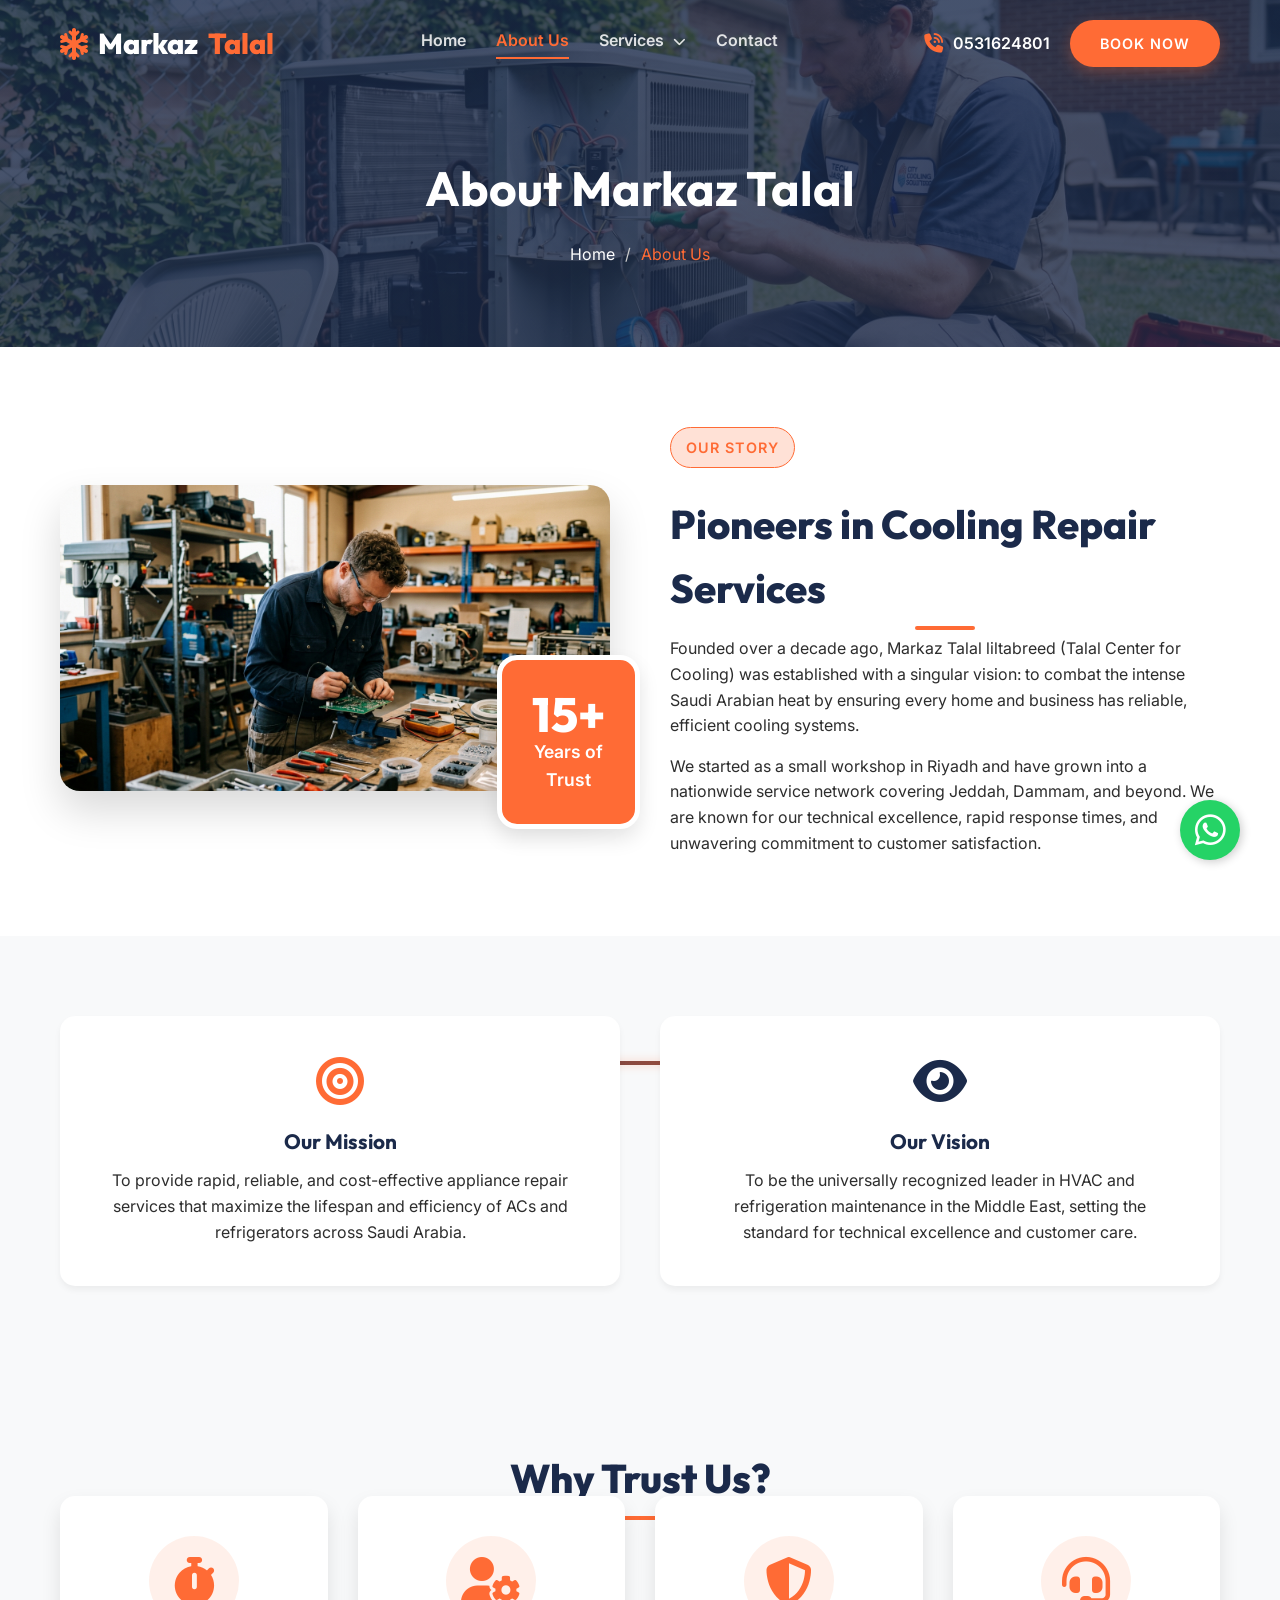
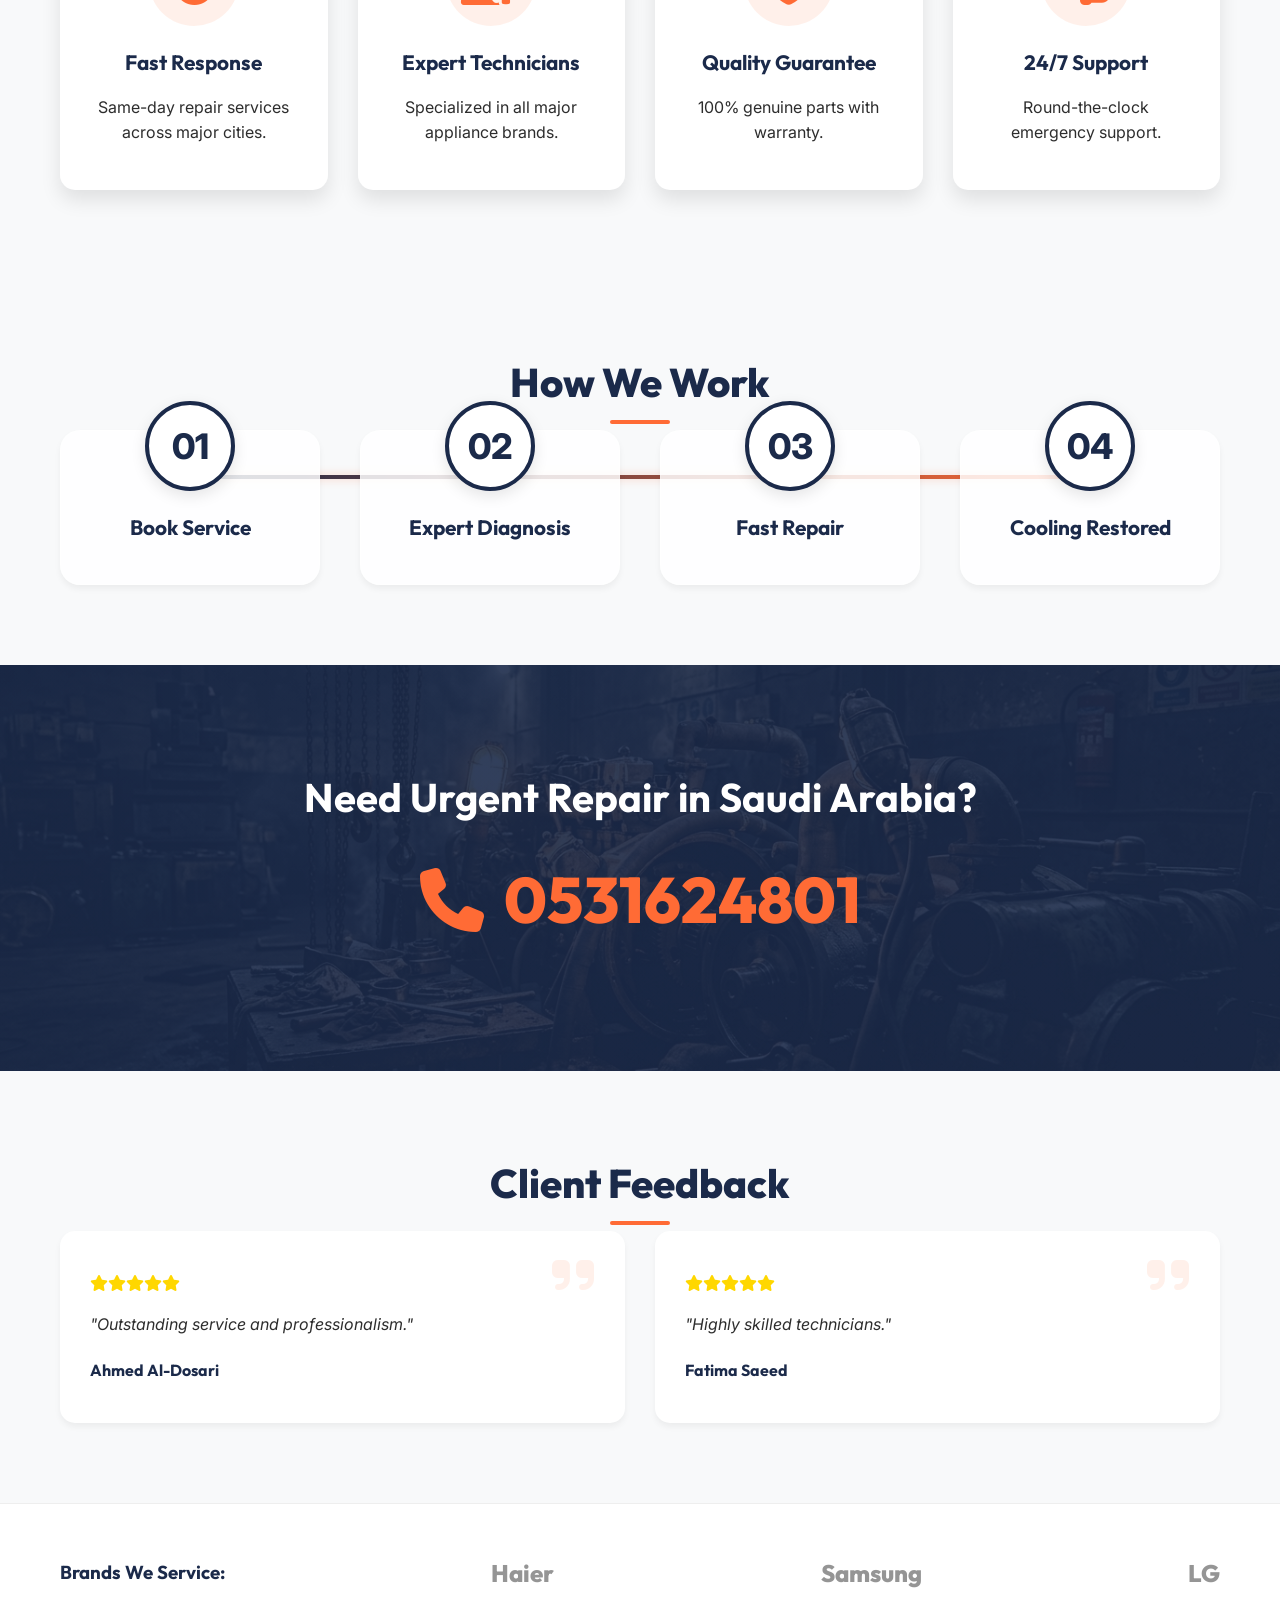
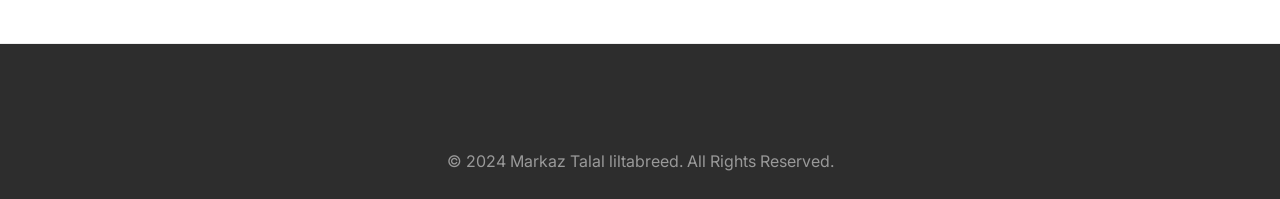
==== commit 83c91f86: "color updated" ====
--- a/about.html
+++ b/about.html
@@ -18,14 +18,18 @@
         <i class="fa-solid fa-snowflake"></i> Markaz <span>Talal</span>
       </a>
       <div class="mobile-toggle"><i class="fa-solid fa-bars"></i></div>
-      <nav class="nav-menu">
-        <a href="index.html" class="nav-link">Home</a>
-        <a href="about.html" class="nav-link active">About Us</a>
-        <a href="services.html" class="nav-link">Services</a>
-        <a href="ac-repair.html" class="nav-link">AC Repair</a>
-        <a href="fridge-repair.html" class="nav-link">Fridge Repair</a>
-        <a href="washing-machine-repair.html" class="nav-link">Washing Machine</a>
-        <a href="contact.html" class="nav-link">Contact</a>
+            <nav class="nav-menu">
+        <div class="nav-item"><a href="index.html" class="nav-link">Home</a></div>
+        <div class="nav-item"><a href="about.html" class="nav-link active">About Us</a></div>
+        <div class="nav-item dropdown">
+          <a href="services.html" class="nav-link">Services <i class="fa-solid fa-chevron-down" style="font-size: 0.8rem; margin-left: 5px;"></i></a>
+          <div class="dropdown-menu">
+            <a href="ac-repair.html" class="dropdown-item">AC Repair</a>
+            <a href="fridge-repair.html" class="dropdown-item">Fridge Repair</a>
+            <a href="washing-machine-repair.html" class="dropdown-item">Washing Machine</a>
+          </div>
+        </div>
+        <div class="nav-item"><a href="contact.html" class="nav-link">Contact</a></div>
       </nav>
       <div class="nav-actions">
         <div class="contact-info-top">
--- a/css/style.css
+++ b/css/style.css
@@ -84,6 +84,12 @@
   text-align: center;
 }
 
+.text-center .hero-subtitle {
+  display: block;
+  width: max-content;
+  margin: 0 auto 1.2rem auto;
+}
+
 .section-title {
   font-size: 2.5rem;
   font-weight: 800;
@@ -244,9 +250,10 @@
 
 .nav-link {
   font-weight: 600;
-  color: var(--primary-navy);
+  color: rgba(255, 255, 255, 0.85);
   position: relative;
   padding-bottom: 5px;
+  display: inline-block;
 }
 
 .header.scrolled .nav-link {
@@ -274,6 +281,51 @@
   color: var(--primary-orange);
 }
 
+.header.scrolled .nav-link:hover,
+.header.scrolled .nav-link.active {
+  color: var(--primary-orange);
+}
+
+/* Dropdown Styles */
+.nav-item.dropdown {
+  position: relative;
+}
+.dropdown-menu {
+  position: absolute;
+  top: 100%;
+  left: 0;
+  background: var(--primary-white);
+  box-shadow: var(--shadow-md);
+  border-radius: 10px;
+  min-width: 220px;
+  opacity: 0;
+  visibility: hidden;
+  transform: translateY(15px);
+  transition: var(--transition);
+  display: flex;
+  flex-direction: column;
+  padding: 10px 0;
+  z-index: 1000;
+  border: 1px solid #eee;
+}
+.nav-item.dropdown:hover .dropdown-menu {
+  opacity: 1;
+  visibility: visible;
+  transform: translateY(0);
+}
+.dropdown-item {
+  padding: 12px 20px;
+  color: var(--primary-charcoal);
+  font-weight: 500;
+  transition: var(--transition);
+  font-size: 0.95rem;
+}
+.dropdown-item:hover {
+  background: rgba(255, 107, 53, 0.05);
+  color: var(--primary-orange);
+  padding-left: 25px;
+}
+
 .nav-actions {
   display: flex;
   align-items: center;
@@ -285,6 +337,11 @@
   align-items: center;
   gap: 10px;
   font-weight: 600;
+  color: var(--primary-white);
+  transition: var(--transition);
+}
+
+.header.scrolled .contact-info-top {
   color: var(--primary-navy);
 }
 
@@ -296,8 +353,28 @@
 .mobile-toggle {
   display: none;
   font-size: 1.5rem;
+  color: var(--primary-white);
+  cursor: pointer;
+  transition: var(--transition);
+}
+
+.header.scrolled .mobile-toggle {
   color: var(--primary-navy);
-  cursor: pointer;
+}
+
+.logo {
+  font-family: 'Outfit', sans-serif;
+  font-size: 1.8rem;
+  font-weight: 800;
+  color: var(--primary-white);
+  display: flex;
+  align-items: center;
+  gap: 10px;
+  transition: var(--transition);
+}
+
+.header.scrolled .logo {
+  color: var(--primary-navy);
 }
 
 /* Hero Section */
@@ -1473,6 +1550,27 @@
   }
   .nav-link {
     font-size: 1.2rem;
+    color: var(--primary-navy); /* Ensure visible on white background mobile menu */
+  }
+  .nav-item.dropdown .dropdown-menu {
+    position: relative;
+    top: 0;
+    box-shadow: none;
+    border: none;
+    opacity: 1;
+    visibility: visible;
+    transform: none;
+    display: none;
+    background: transparent;
+    padding: 0;
+  }
+  .nav-item.dropdown:hover .dropdown-menu,
+  .nav-item.dropdown:active .dropdown-menu {
+    display: flex;
+  }
+  .dropdown-item {
+    text-align: center;
+    color: var(--text-gray);
   }
 }
 
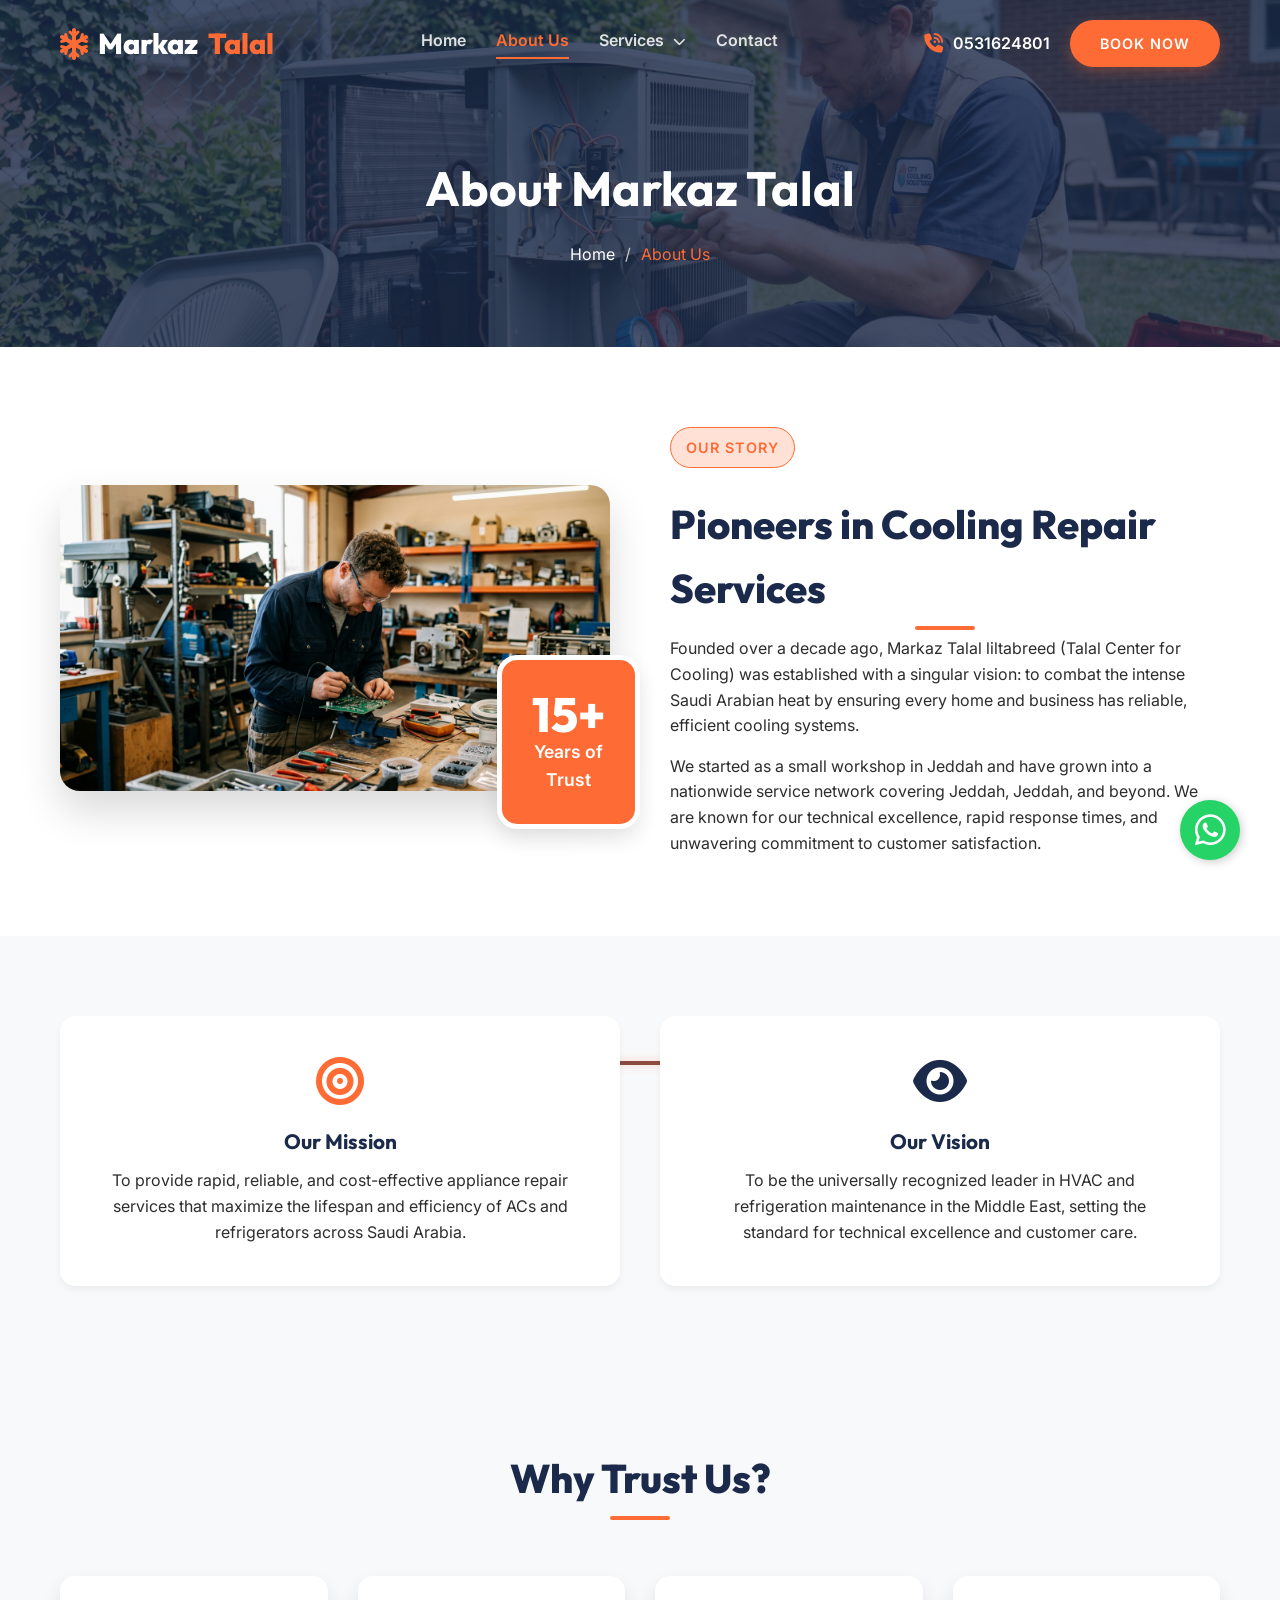
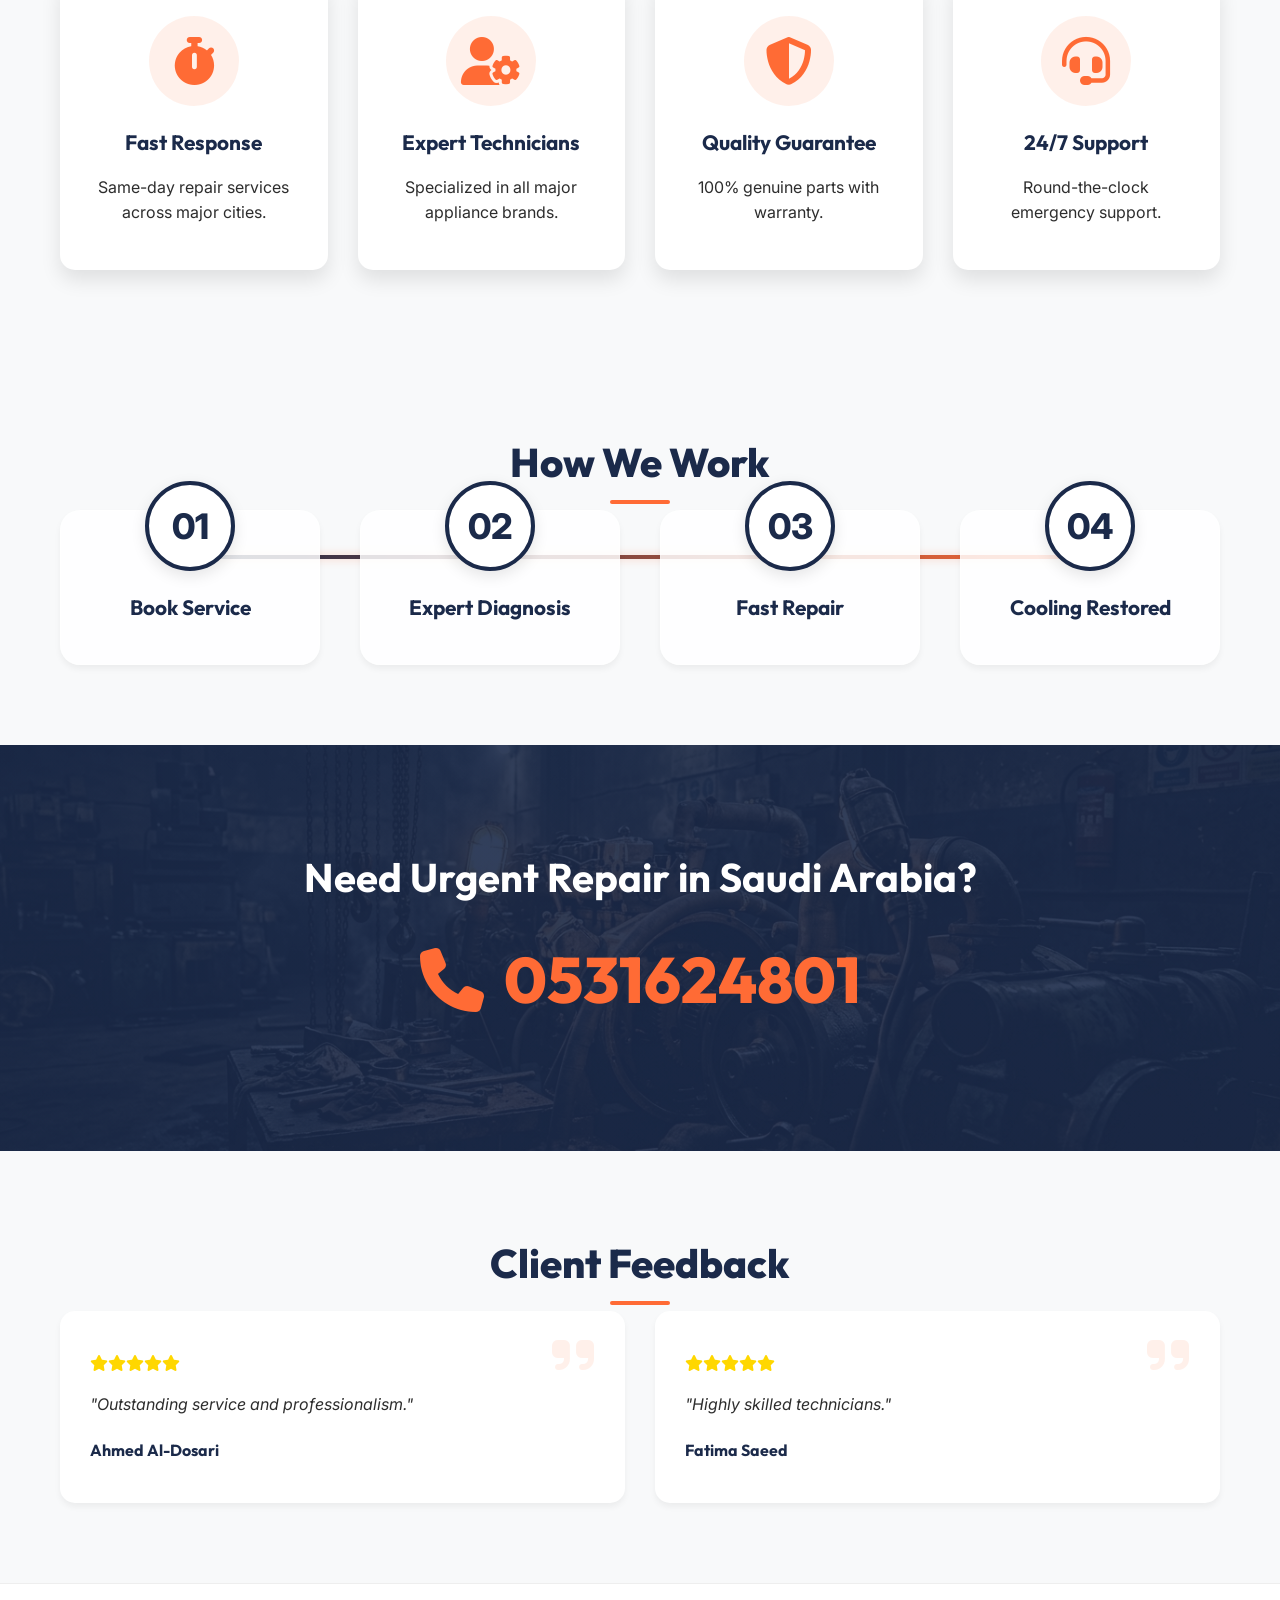
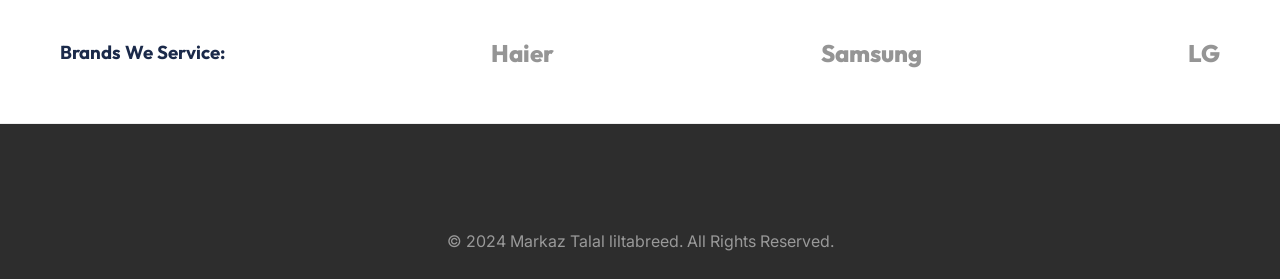
==== commit 5c6d5b93: "repaired" ====
--- a/about.html
+++ b/about.html
@@ -65,7 +65,7 @@
           <span class="hero-subtitle">Our Story</span>
           <h2 class="section-title">Pioneers in Cooling Repair Services</h2>
           <p>Founded over a decade ago, Markaz Talal liltabreed (Talal Center for Cooling) was established with a singular vision: to combat the intense Saudi Arabian heat by ensuring every home and business has reliable, efficient cooling systems.</p>
-          <p style="margin-top: 15px;">We started as a small workshop in Riyadh and have grown into a nationwide service network covering Jeddah, Dammam, and beyond. We are known for our technical excellence, rapid response times, and unwavering commitment to customer satisfaction.</p>
+          <p style="margin-top: 15px;">We started as a small workshop in Jeddah and have grown into a nationwide service network covering Jeddah, Jeddah, and beyond. We are known for our technical excellence, rapid response times, and unwavering commitment to customer satisfaction.</p>
         </div>
       </div>
     </div>
--- a/css/style.css
+++ b/css/style.css
@@ -460,13 +460,13 @@
   background-color: var(--bg-light);
   position: relative;
   z-index: 1;
+  padding: 80px 0;
 }
 
 .features-grid {
   display: grid;
   grid-template-columns: repeat(auto-fit, minmax(250px, 1fr));
   gap: 30px;
-  margin-top: -80px;
 }
 
 .feature-card {
@@ -759,6 +759,101 @@
   0% { transform: scale(1); box-shadow: 0 0 0 0 rgba(255, 107, 53, 0.7); }
   70% { transform: scale(1.1); box-shadow: 0 0 0 20px rgba(255, 107, 53, 0); }
   100% { transform: scale(1); box-shadow: 0 0 0 0 rgba(255, 107, 53, 0); }
+}
+
+@keyframes pulse {
+  0% { transform: scale(1); box-shadow: 0 0 0 0 rgba(255, 107, 53, 0.7); }
+  70% { transform: scale(1.1); box-shadow: 0 0 0 20px rgba(255, 107, 53, 0); }
+  100% { transform: scale(1); box-shadow: 0 0 0 0 rgba(255, 107, 53, 0); }
+}
+
+/* Trust Badges Section */
+.trust-badges {
+  background: var(--primary-white);
+  padding: 60px 0;
+  border-top: 1px solid var(--glass-border);
+  border-bottom: 1px solid var(--glass-border);
+}
+
+.trust-grid {
+  display: grid;
+  grid-template-columns: repeat(auto-fit, minmax(250px, 1fr));
+  gap: 30px;
+  text-align: center;
+}
+
+.trust-item {
+  padding: 20px;
+  background: var(--glass-bg);
+  border-radius: 15px;
+  box-shadow: var(--shadow-sm);
+  transition: var(--transition);
+  border: 1px solid #f0f0f0;
+}
+
+.trust-item:hover {
+  transform: translateY(-5px);
+  box-shadow: var(--shadow-md);
+  border-color: var(--primary-orange);
+}
+
+.trust-item i {
+  font-size: 2.5rem;
+  color: var(--primary-orange);
+  margin-bottom: 15px;
+}
+
+.trust-item h3 {
+  font-size: 1.2rem;
+  color: var(--primary-navy);
+  margin-bottom: 10px;
+}
+
+.trust-item p {
+  font-size: 0.9rem;
+  color: var(--text-gray);
+  margin: 0;
+}
+
+/* Same Day Service Banner */
+.same-day-service {
+  background: linear-gradient(135deg, rgba(255,107,53,0.1) 0%, rgba(255,107,53,0.02) 100%);
+  border-left: 5px solid var(--primary-orange);
+  padding: 40px;
+  border-radius: 15px;
+  display: flex;
+  align-items: center;
+  justify-content: space-between;
+  gap: 30px;
+  margin: 60px auto;
+  max-width: 1000px;
+  box-shadow: var(--shadow-sm);
+}
+
+.same-day-content h3 {
+  font-size: 1.8rem;
+  color: var(--primary-navy);
+  margin-bottom: 10px;
+}
+
+.same-day-content p {
+  color: var(--text-gray);
+  margin-bottom: 0;
+  font-size: 1.05rem;
+}
+
+.same-day-icon {
+  font-size: 4rem;
+  color: var(--primary-orange);
+  opacity: 0.8;
+}
+
+@media (max-width: 768px) {
+  .same-day-service {
+    flex-direction: column;
+    text-align: center;
+    padding: 30px 20px;
+  }
 }
 
 /* Process Section */
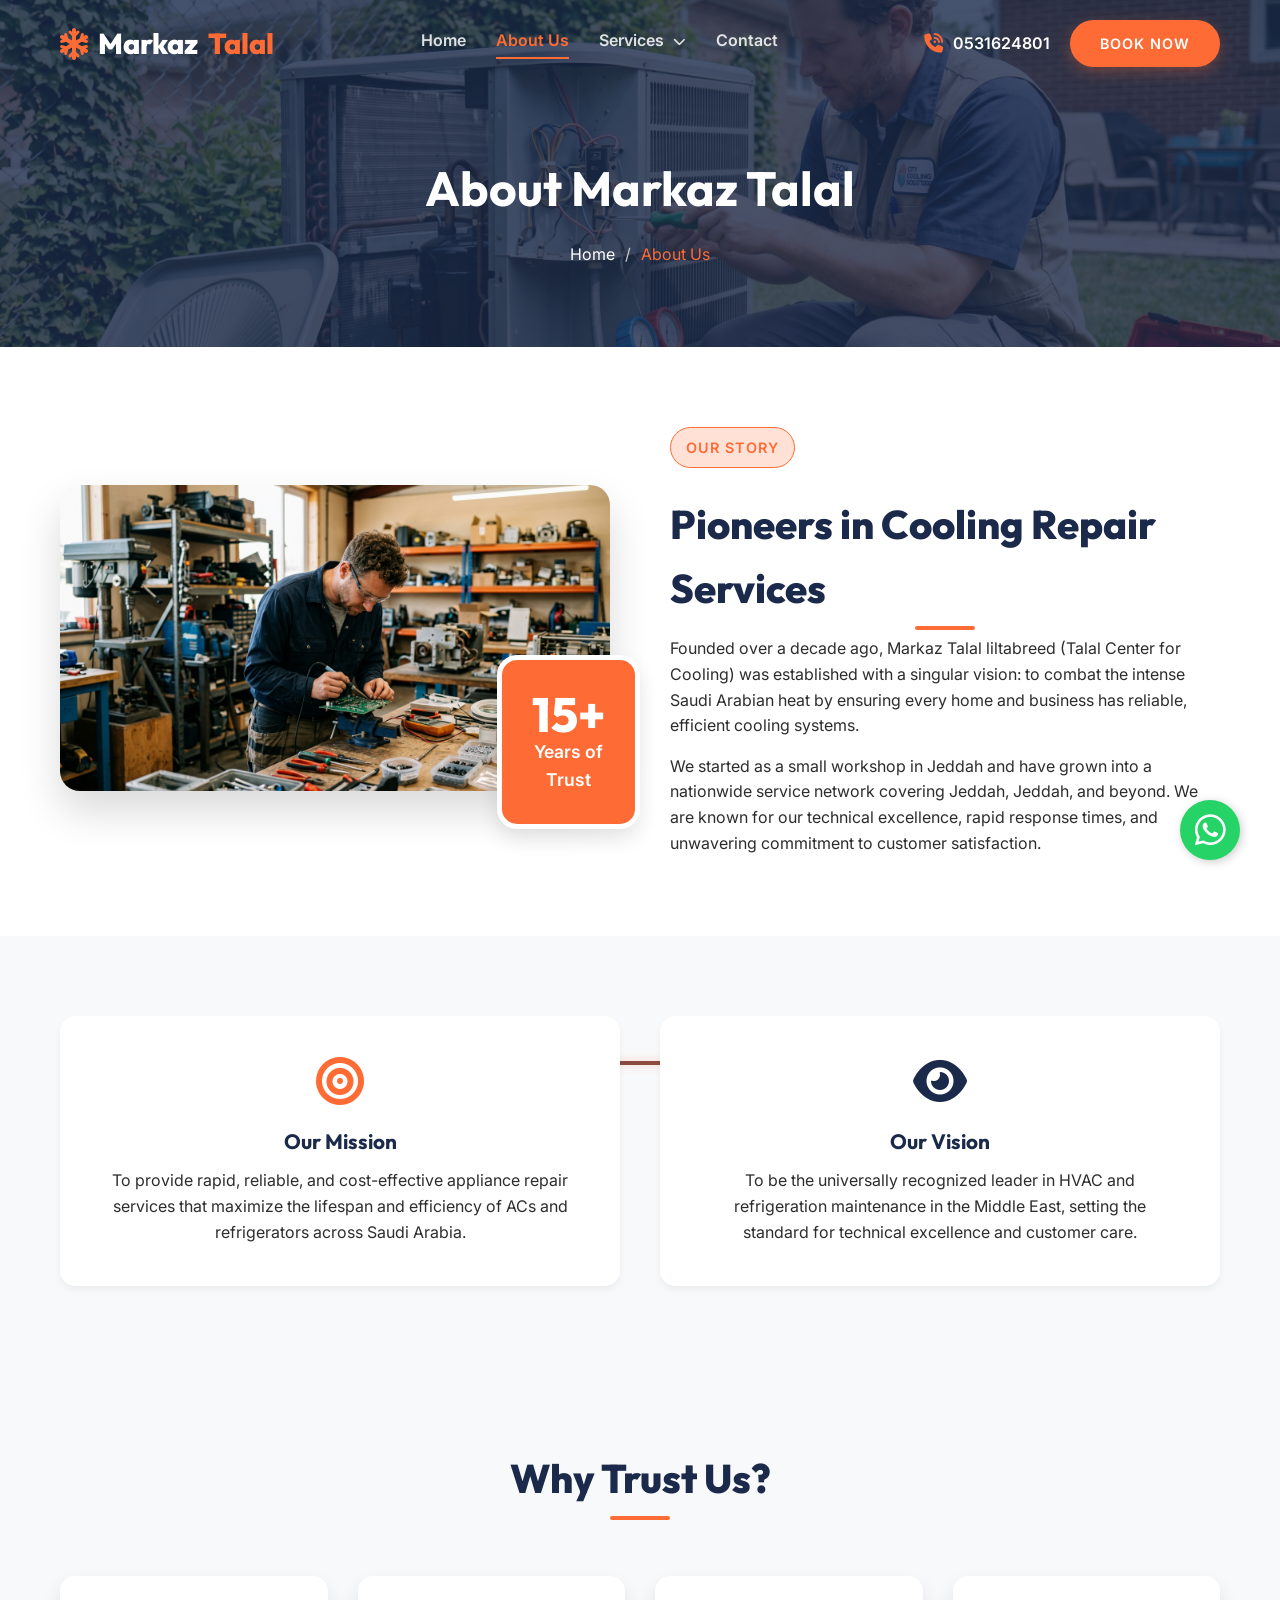
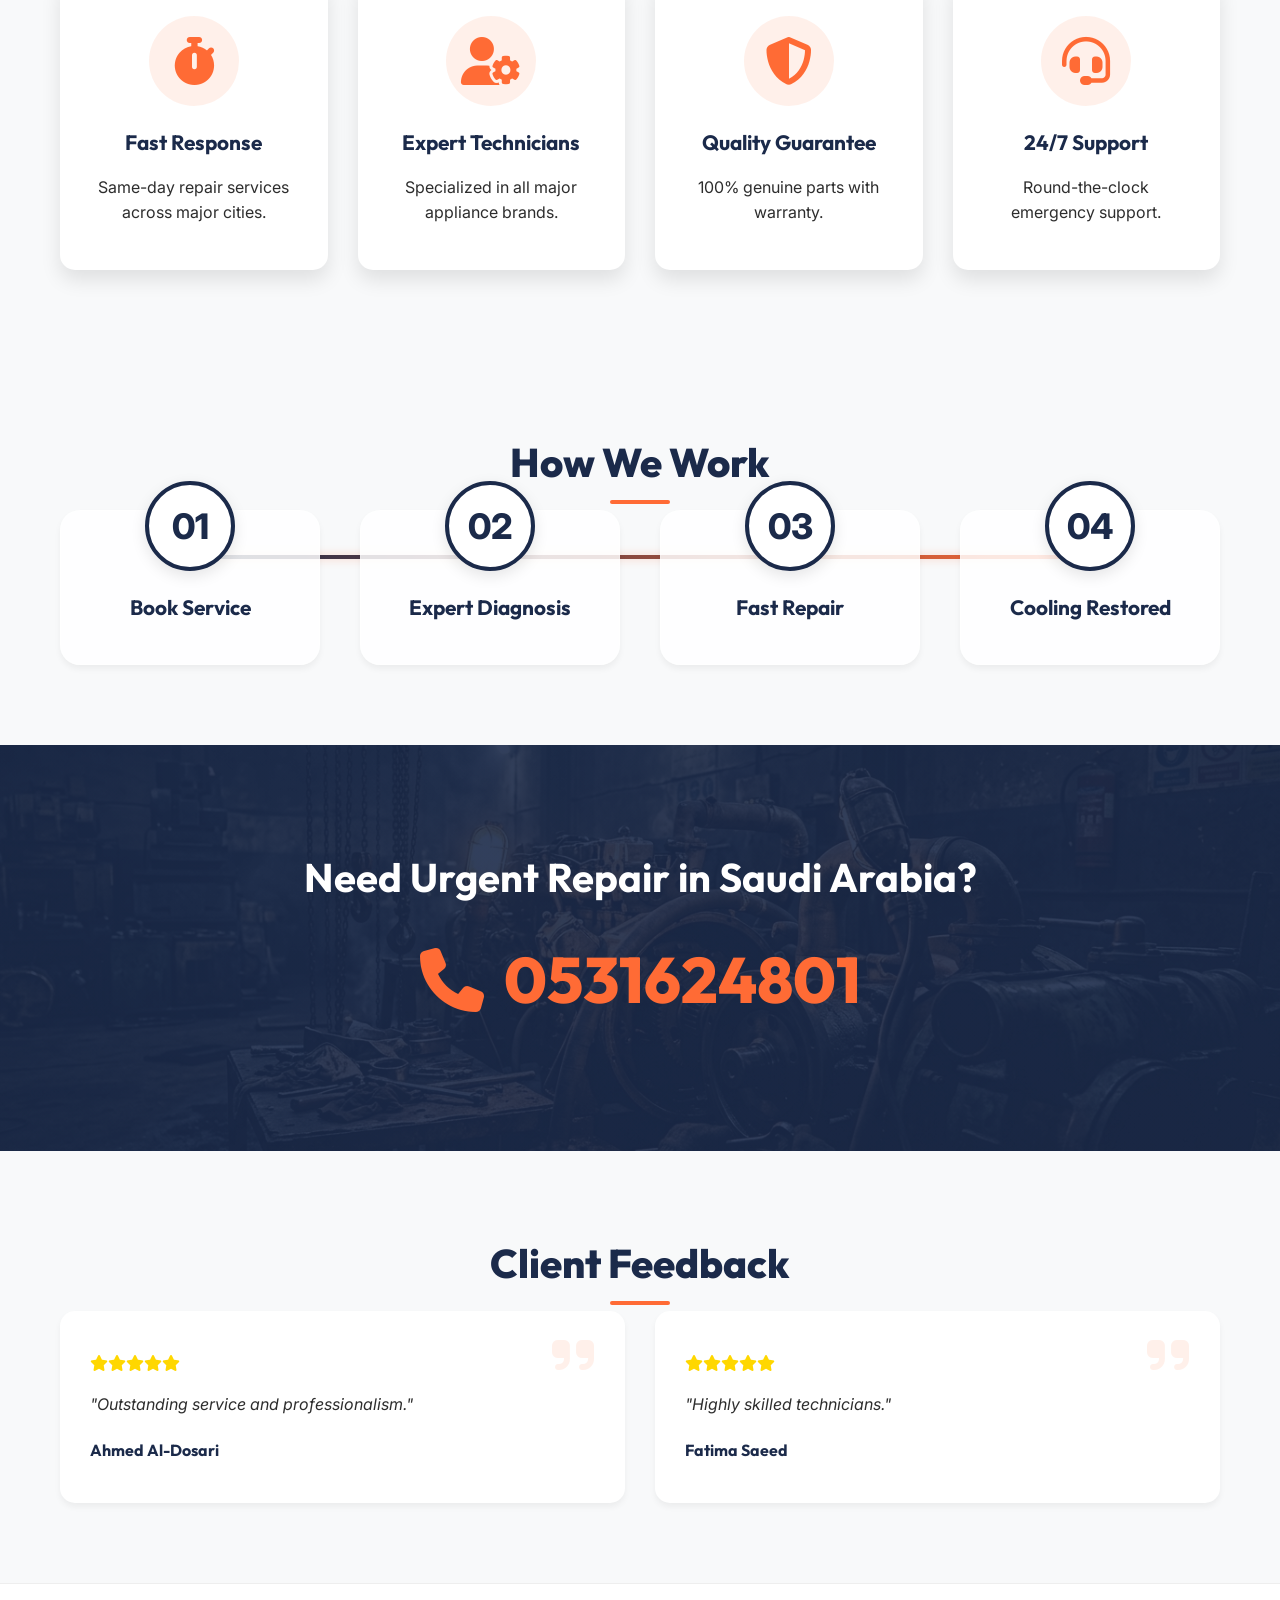
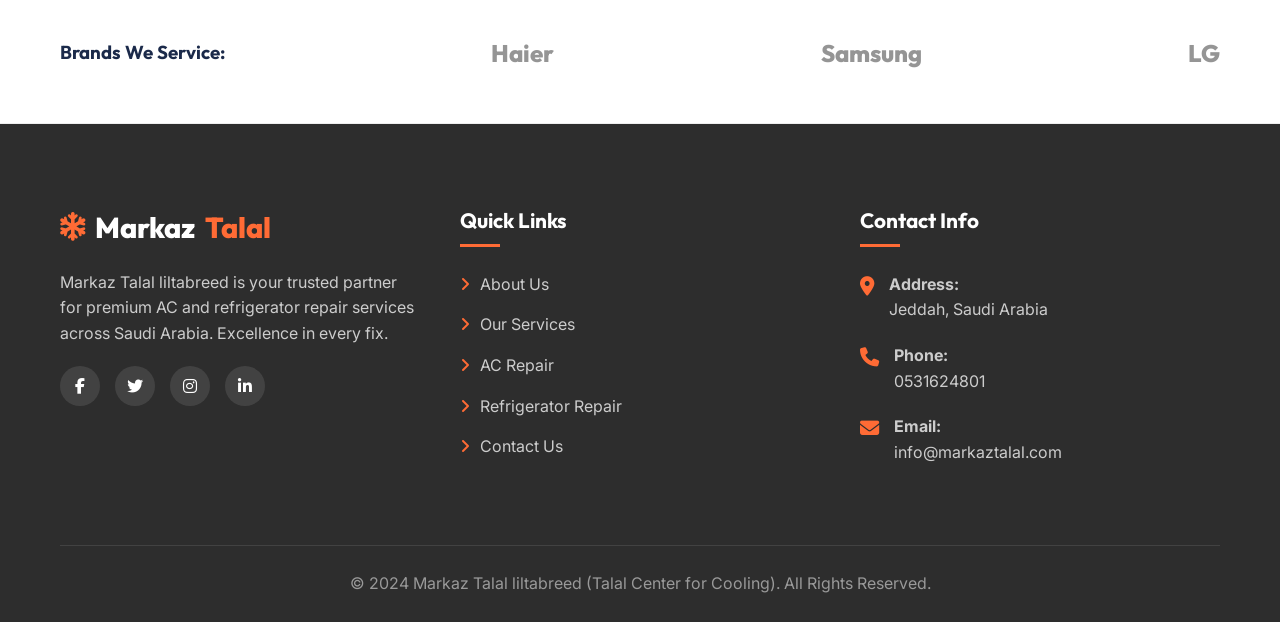
==== commit 5b919bc3: "footer updated" ====
--- a/about.html
+++ b/about.html
@@ -151,8 +151,62 @@
   <!-- 10. Footer -->
   <footer class="footer">
     <div class="container">
-      <div class="footer-bottom" style="border-top: none;">
-        <p>&copy; 2024 Markaz Talal liltabreed. All Rights Reserved.</p>
+      <div class="footer-top">
+        <div class="footer-col">
+          <a href="index.html" class="footer-logo">
+            <i class="fa-solid fa-snowflake"></i>
+            Markaz <span>Talal</span>
+          </a>
+          <p class="footer-desc">Markaz Talal liltabreed is your trusted partner for premium AC and refrigerator repair services across Saudi Arabia. Excellence in every fix.</p>
+          <div class="social-links">
+            <a href="#" class="social-link"><i class="fa-brands fa-facebook-f"></i></a>
+            <a href="#" class="social-link"><i class="fa-brands fa-twitter"></i></a>
+            <a href="#" class="social-link"><i class="fa-brands fa-instagram"></i></a>
+            <a href="#" class="social-link"><i class="fa-brands fa-linkedin-in"></i></a>
+          </div>
+        </div>
+
+        <div class="footer-col">
+          <h4 class="footer-title">Quick Links</h4>
+          <ul class="footer-links">
+            <li><a href="about.html">About Us</a></li>
+            <li><a href="services.html">Our Services</a></li>
+            <li><a href="ac-repair.html">AC Repair</a></li>
+            <li><a href="fridge-repair.html">Refrigerator Repair</a></li>
+            <li><a href="contact.html">Contact Us</a></li>
+          </ul>
+        </div>
+
+        <div class="footer-col">
+          <h4 class="footer-title">Contact Info</h4>
+          <ul class="footer-contact">
+            <li>
+              <i class="fa-solid fa-location-dot"></i>
+              <div>
+                <strong>Address:</strong><br>
+                Jeddah, Saudi Arabia
+              </div>
+            </li>
+            <li>
+              <i class="fa-solid fa-phone"></i>
+              <div>
+                <strong>Phone:</strong><br>
+                0531624801
+              </div>
+            </li>
+            <li>
+              <i class="fa-solid fa-envelope"></i>
+              <div>
+                <strong>Email:</strong><br>
+                info@markaztalal.com
+              </div>
+            </li>
+          </ul>
+        </div>
+      </div>
+
+      <div class="footer-bottom">
+        <p>&copy; 2024 Markaz Talal liltabreed (Talal Center for Cooling). All Rights Reserved.</p>
       </div>
     </div>
   </footer>
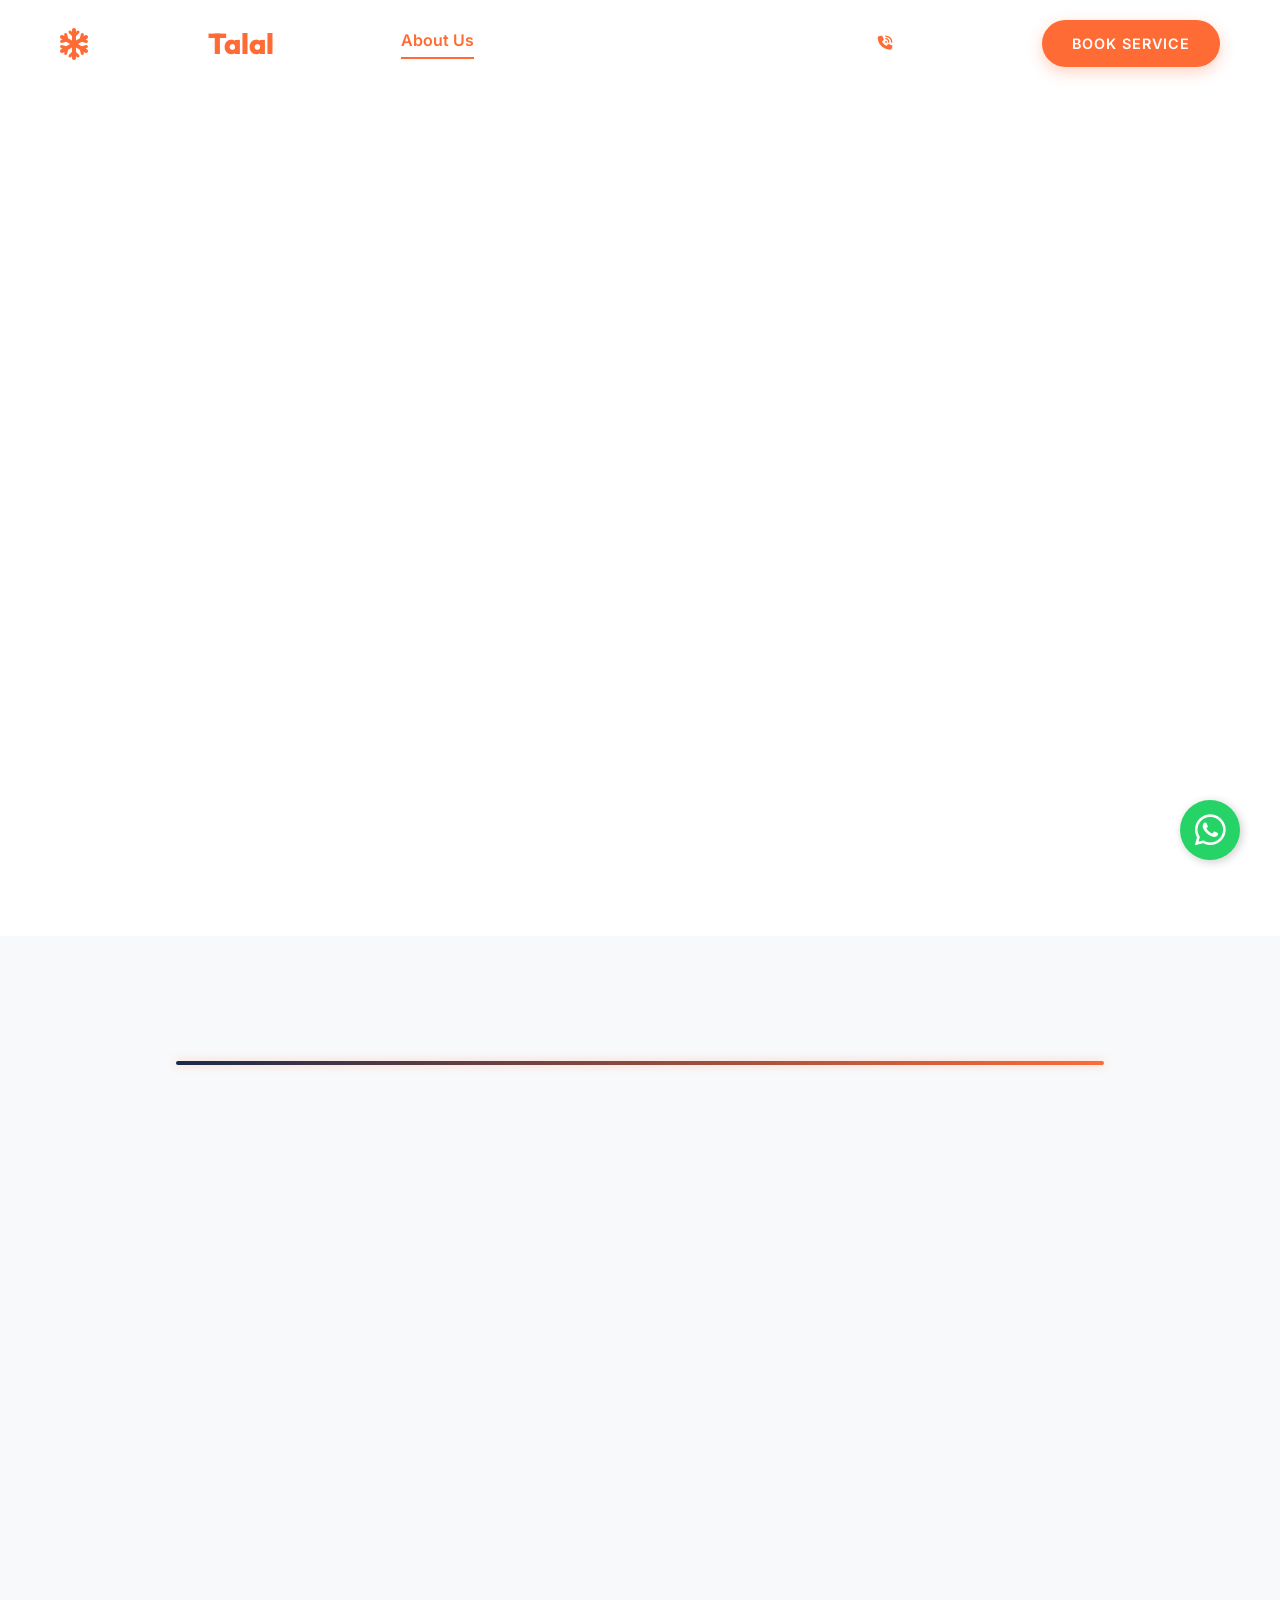
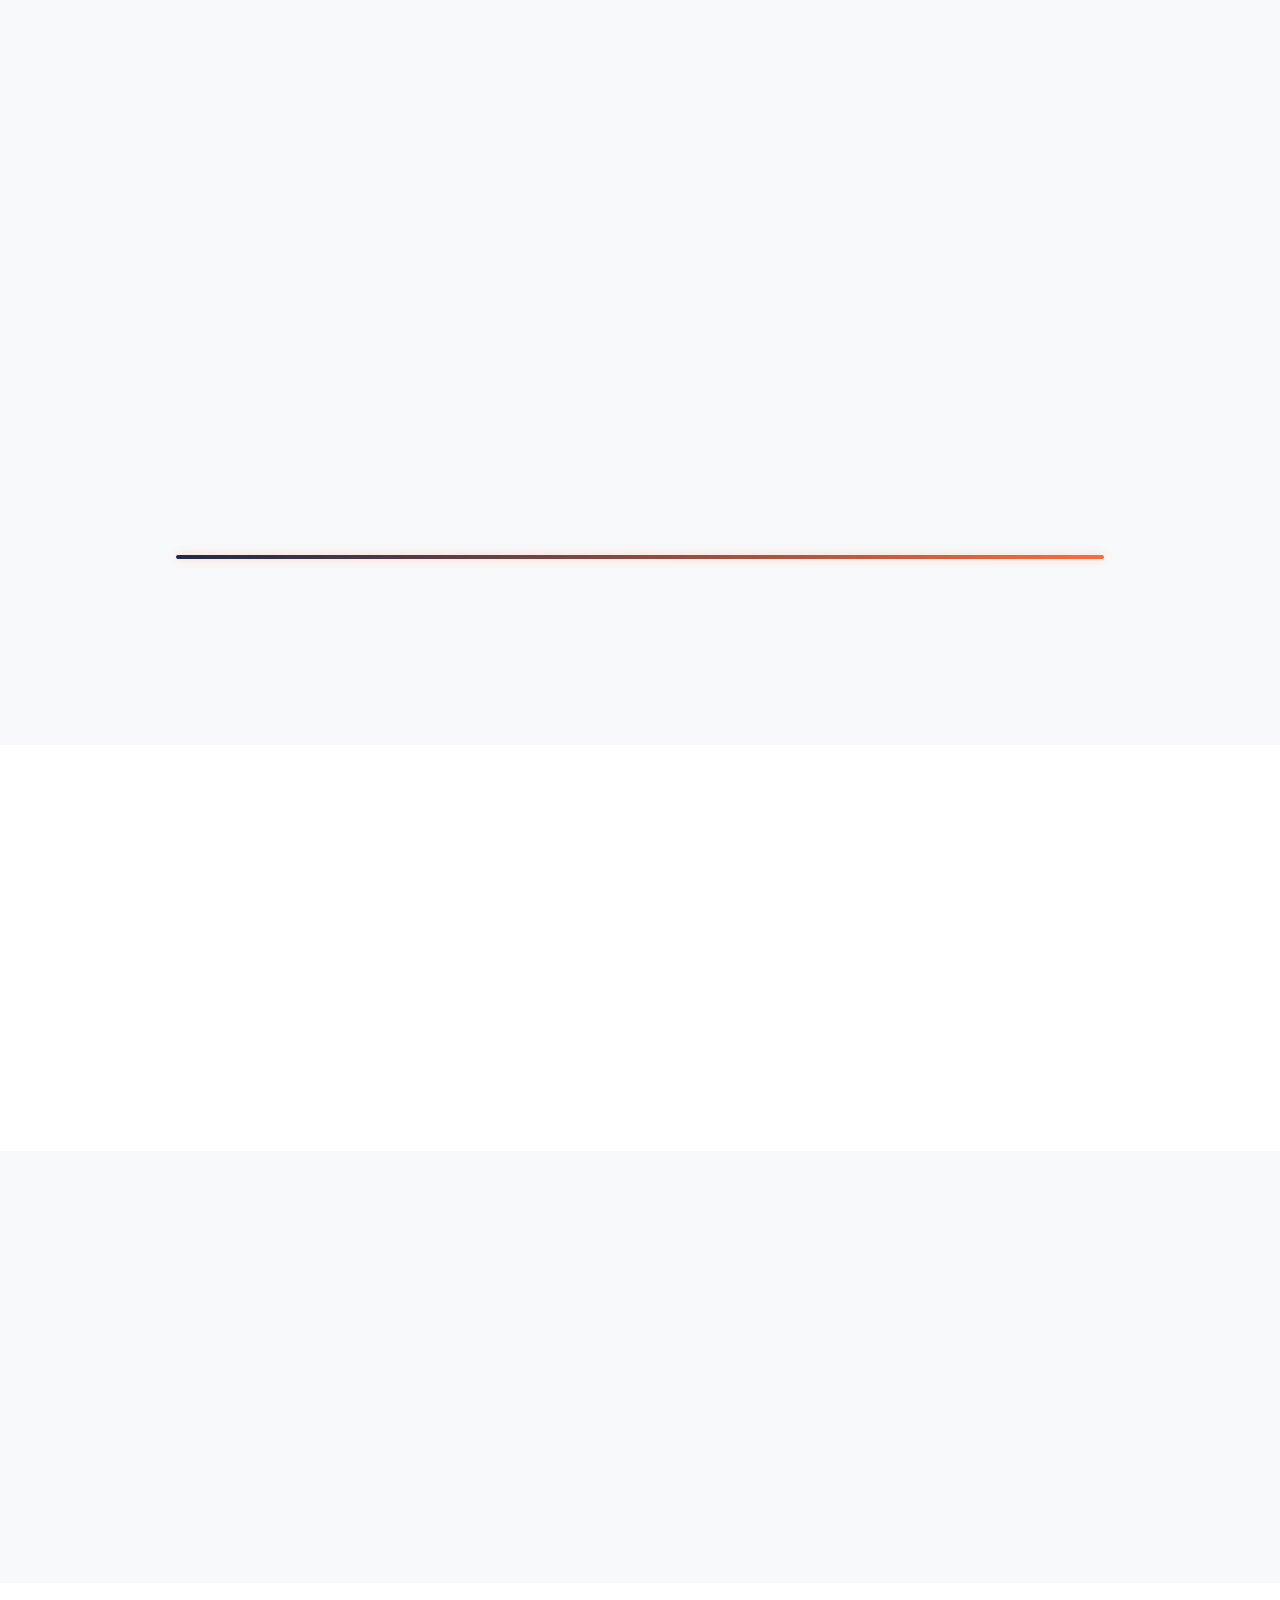
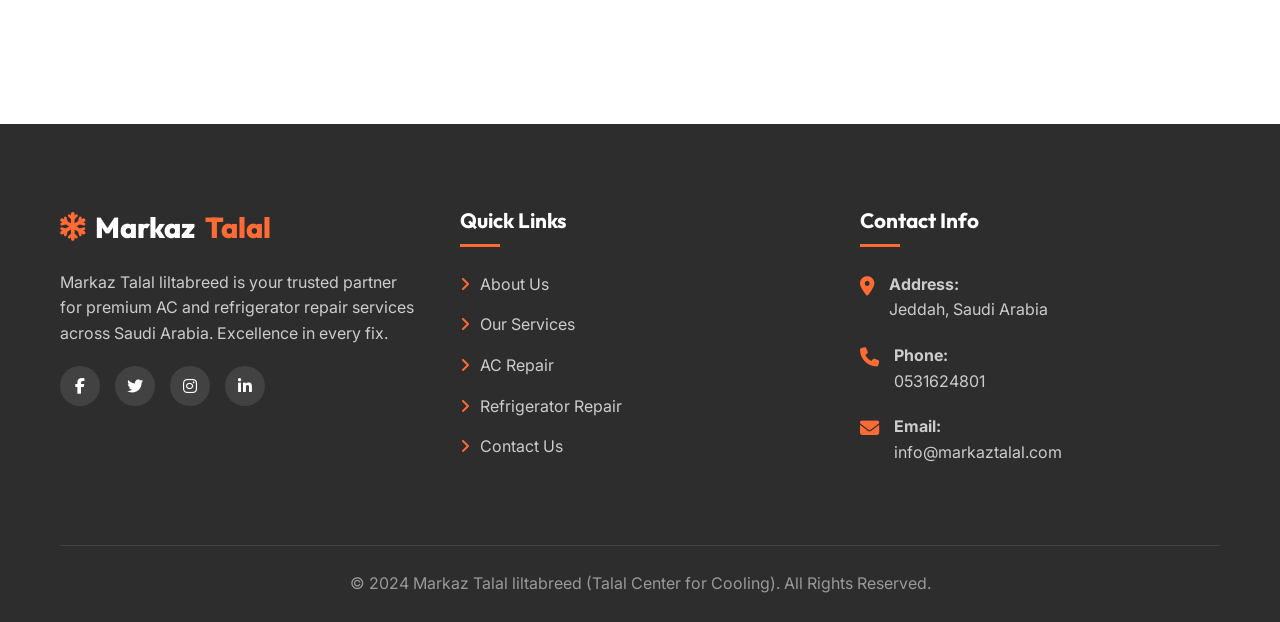
==== commit ca615a96: "made it ready for international market" ====
--- a/about.html
+++ b/about.html
@@ -7,7 +7,34 @@
   <title>About Us | Markaz Talal liltabreed Saudi Arabia</title>
   
   <link rel="stylesheet" href="https://cdnjs.cloudflare.com/ajax/libs/font-awesome/6.4.0/css/all.min.css">
-  <link rel="stylesheet" href="css/style.css">
+  <link rel="stylesheet" href="css/style.min.css">
+
+  <script type="application/ld+json">
+  {
+    "@context": "https://schema.org",
+    "@type": "LocalBusiness",
+    "name": "Markaz Talal liltabreed",
+    "image": "https://markaztalal.com/images/hero-banner.webp",
+    "description": "Professional AC, Refrigerator, and Washing Machine repair services in Jeddah, Saudi Arabia.",
+    "url": "https://markaztalal.com",
+    "telephone": "+966531624801",
+    "address": {
+      "@type": "PostalAddress",
+      "streetAddress": "6540, 3519 Ankara, As Samir District",
+      "addressLocality": "Jeddah",
+      "postalCode": "23462",
+      "addressCountry": "SA"
+    },
+    "openingHoursSpecification": {
+      "@type": "OpeningHoursSpecification",
+      "dayOfWeek": ["Monday", "Tuesday", "Wednesday", "Thursday", "Friday", "Saturday", "Sunday"],
+      "opens": "00:00",
+      "closes": "23:59"
+    },
+    "priceRange": "SAR 99 - 500",
+    "currenciesAccepted": "SAR"
+  }
+  </script>
 </head>
 <body>
 
@@ -31,11 +58,15 @@
         </div>
         <div class="nav-item"><a href="contact.html" class="nav-link">Contact</a></div>
       </nav>
+      <div class="lang-toggle" aria-label="Switch Language">
+        <select style="background: transparent; border: 1px solid var(--glass-border); color: var(--primary-white); padding: 5px; border-radius: 5px;">
+          <option value="en">EN</option>
+          <option value="ar">العربية</option>
+        </select>
+      </div>
       <div class="nav-actions">
-        <div class="contact-info-top">
-          <i class="fa-solid fa-phone-volume pulse-icon"></i><span>0531624801</span>
-        </div>
-        <a href="contact.html" class="btn btn-primary">Book Now</a>
+        <a href="tel:0531624801" class="btn btn-outline click-to-call" aria-label="Call Now"><i class="fa-solid fa-phone-volume pulse-icon"></i> 0531624801</a>
+        <a href="contact.html" class="btn btn-primary" aria-label="Book Service">Book Service</a>
       </div>
     </div>
   </header>
@@ -55,7 +86,7 @@
     <div class="container">
       <div class="about-container">
         <div class="about-image fade-up">
-          <img src="images/about-us.jpeg" alt="Our Workshop" class="about-img-main">
+          <img src="images/about-us.webp" alt="Our Workshop" class="about-img-main">
           <div class="about-experience">
             <div class="exp-years">15+</div>
             <div class="exp-text">Years of<br>Trust</div>
@@ -216,6 +247,23 @@
     <i class="fa-brands fa-whatsapp"></i>
   </a>
 
-  <script src="js/main.js"></script>
+  <script src="js/main.min.js"></script>
+
+  <!-- Mobile Bottom Navigation (Thumb-Zone) -->
+  <div class="mobile-bottom-bar">
+    <a href="tel:0531624801" class="bottom-bar-btn call-btn" aria-label="Call Us">
+      <i class="fa-solid fa-phone"></i>
+      <span>Call</span>
+    </a>
+    <a href="contact.html" class="bottom-bar-btn book-btn" aria-label="Book Online">
+      <i class="fa-solid fa-calendar-check"></i>
+      <span>Book</span>
+    </a>
+    <a href="https://wa.me/966531624801" class="bottom-bar-btn wa-btn" aria-label="WhatsApp Us" target="_blank">
+      <i class="fa-brands fa-whatsapp"></i>
+      <span>WhatsApp</span>
+    </a>
+  </div>
+
 </body>
 </html>
--- a/css/style.min.css
+++ b/css/style.min.css
@@ -0,0 +1 @@
+ @import url('https://fonts.googleapis.com/css2?family=Inter:wght@300;400;500;600;700&family=Outfit:wght@400;600;800&display=swap');:root{ --primary-orange:#FF6B35;--primary-charcoal:#2D2D2D;--primary-white:#FFFFFF;--primary-navy:#1B2A4A;--bg-light:#f8f9fa;--text-gray:#555555;--shadow-sm:0 4px 6px rgba(0,0,0,0.05);--shadow-md:0 10px 20px rgba(0,0,0,0.1);--shadow-lg:0 20px 40px rgba(0,0,0,0.15);--transition:all 0.3s cubic-bezier(0.25, 0.8, 0.25, 1);--glass-bg:rgba(255, 255, 255, 0.85);--glass-border:rgba(255, 255, 255, 0.18);} *{ margin:0;padding:0;box-sizing:border-box;} html{ scroll-behavior:smooth;} body{ font-family:'Inter', sans-serif;color:var(--primary-charcoal);background-color:var(--primary-white);line-height:1.6;overflow-x:hidden;} h1, h2, h3, h4, h5, h6{ font-family:'Outfit', sans-serif;color:var(--primary-navy);margin-bottom:1rem;} a{ text-decoration:none;color:inherit;transition:var(--transition);} ul{ list-style:none;} img{ max-width:100%;height:auto;} .container{ width:100%;max-width:1200px;margin:0 auto;padding:0 20px;} .section-padding{ padding:80px 0;} @media (max-width:768px){ .section-padding{ padding:60px 0;} section{ overflow:hidden;} } .text-center{ text-align:center;} .text-center .hero-subtitle{ display:block;width:max-content;margin:0 auto 1.2rem auto;} .section-title{ font-size:2.5rem;font-weight:800;margin-bottom:1rem;position:relative;display:inline-block;} .section-title::after{ content:'';position:absolute;bottom:-10px;left:50%;transform:translateX(-50%);width:60px;height:4px;background-color:var(--primary-orange);border-radius:2px;} .section-subtitle{ color:var(--text-gray);max-width:600px;margin:0 auto 3rem auto;font-size:1.1rem;} .btn{ display:inline-block;padding:12px 30px;border-radius:50px;font-weight:600;cursor:pointer;border:none;transition:var(--transition);text-transform:uppercase;letter-spacing:1px;font-size:0.9rem;position:relative;overflow:hidden;z-index:1;} .btn-primary{ background-color:var(--primary-orange);color:var(--primary-white);box-shadow:0 5px 15px rgba(255, 107, 53, 0.3);} .btn-primary::before{ content:'';position:absolute;top:0;left:0;width:0%;height:100%;background-color:var(--primary-navy);transition:var(--transition);z-index:-1;} .btn-primary:hover{ color:var(--primary-white);box-shadow:0 8px 20px rgba(27, 42, 74, 0.4);} .btn-primary:hover::before{ width:100%;} .btn-secondary{ background-color:var(--primary-navy);color:var(--primary-white);box-shadow:0 5px 15px rgba(27, 42, 74, 0.3);} .btn-secondary::before{ content:'';position:absolute;top:0;left:0;width:0%;height:100%;background-color:var(--primary-orange);transition:var(--transition);z-index:-1;} .btn-secondary:hover{ color:var(--primary-white);box-shadow:0 8px 20px rgba(255, 107, 53, 0.4);} .btn-secondary:hover::before{ width:100%;} .btn-outline{ background-color:transparent;color:var(--primary-white);border:2px solid var(--primary-white);} .btn-outline:hover{ background-color:var(--primary-white);color:var(--primary-navy);} .header{ position:fixed;top:0;left:0;width:100%;z-index:1000;transition:var(--transition);padding:20px 0;} .header.scrolled{ background:var(--glass-bg);backdrop-filter:blur(10px);-webkit-backdrop-filter:blur(10px);padding:15px 0;box-shadow:var(--shadow-md);} .nav-container{ display:flex;justify-content:space-between;align-items:center;} .logo{ font-family:'Outfit', sans-serif;font-size:1.8rem;font-weight:800;color:var(--primary-navy);display:flex;align-items:center;gap:10px;} .logo span{ color:var(--primary-orange);} .logo i{ font-size:2rem;color:var(--primary-orange);} .nav-menu{ display:flex;gap:30px;} .nav-link{ font-weight:600;color:rgba(255, 255, 255, 0.85);position:relative;padding-bottom:5px;display:inline-block;} .header.scrolled .nav-link{ color:var(--primary-navy);} .nav-link::after{ content:'';position:absolute;bottom:0;left:0;width:0%;height:2px;background-color:var(--primary-orange);transition:var(--transition);} .nav-link:hover::after, .nav-link.active::after{ width:100%;} .nav-link:hover, .nav-link.active{ color:var(--primary-orange);} .header.scrolled .nav-link:hover, .header.scrolled .nav-link.active{ color:var(--primary-orange);} .nav-item.dropdown{ position:relative;} .dropdown-menu{ position:absolute;top:100%;left:0;background:var(--primary-white);box-shadow:var(--shadow-md);border-radius:10px;min-width:220px;opacity:0;visibility:hidden;transform:translateY(15px);transition:var(--transition);display:flex;flex-direction:column;padding:10px 0;z-index:1000;border:1px solid #eee;} .nav-item.dropdown:hover .dropdown-menu{ opacity:1;visibility:visible;transform:translateY(0);} .dropdown-item{ padding:12px 20px;color:var(--primary-charcoal);font-weight:500;transition:var(--transition);font-size:0.95rem;} .dropdown-item:hover{ background:rgba(255, 107, 53, 0.05);color:var(--primary-orange);padding-left:25px;} .nav-actions{ display:flex;align-items:center;gap:20px;} .contact-info-top{ display:flex;align-items:center;gap:10px;font-weight:600;color:var(--primary-white);transition:var(--transition);} .header.scrolled .contact-info-top{ color:var(--primary-navy);} .contact-info-top i{ color:var(--primary-orange);font-size:1.2rem;} .mobile-toggle{ display:none;font-size:1.5rem;color:var(--primary-white);cursor:pointer;transition:var(--transition);} .header.scrolled .mobile-toggle{ color:var(--primary-navy);} .logo{ font-family:'Outfit', sans-serif;font-size:1.8rem;font-weight:800;color:var(--primary-white);display:flex;align-items:center;gap:10px;transition:var(--transition);} .header.scrolled .logo{ color:var(--primary-navy);} .hero{ height:100vh;min-height:600px;background:linear-gradient(rgba(27, 42, 74, 0.7), rgba(27, 42, 74, 0.8)), url('../images/hero-banner.jpeg') center/cover no-repeat;display:flex;align-items:center;position:relative;padding-top:80px;} .hero-content{ max-width:800px;color:var(--primary-white);} .hero-subtitle{ display:inline-block;padding:8px 15px;background-color:rgba(255, 107, 53, 0.2);border:1px solid var(--primary-orange);border-radius:30px;color:var(--primary-orange);font-weight:600;margin-bottom:1.5rem;letter-spacing:1px;text-transform:uppercase;font-size:0.9rem;} .hero-title{ color:var(--primary-white);font-size:4rem;line-height:1.2;margin-bottom:1.5rem;} .hero-title span{ color:var(--primary-orange);} .hero-text{ font-size:1.2rem;margin-bottom:2rem;opacity:0.9;} .hero-buttons{ display:flex;gap:20px;} .shape{ position:absolute;filter:blur(50px);z-index:0;opacity:0.5;} .shape-1{ top:-100px;right:-100px;width:400px;height:400px;background:var(--primary-orange);border-radius:50%;} .shape-2{ bottom:-100px;left:-100px;width:300px;height:300px;background:var(--primary-navy);border-radius:50%;} .features{ background-color:var(--bg-light);position:relative;z-index:1;padding:80px 0;} .features-grid{ display:grid;grid-template-columns:repeat(auto-fit, minmax(250px, 1fr));gap:30px;} .feature-card{ background:var(--primary-white);padding:40px 30px;border-radius:15px;box-shadow:var(--shadow-md);text-align:center;transition:var(--transition);position:relative;overflow:hidden;z-index:1;border-bottom:4px solid transparent;} .feature-card::before{ content:'';position:absolute;top:0;left:0;width:100%;height:0;background:linear-gradient(to bottom, rgba(255,107,53,0.05), transparent);transition:var(--transition);z-index:-1;} .feature-card:hover{ transform:translateY(-10px);box-shadow:var(--shadow-lg);border-bottom-color:var(--primary-orange);} .feature-card:hover::before{ height:100%;} .feature-icon{ width:90px;height:90px;background-color:rgba(255, 107, 53, 0.1);border-radius:50%;display:flex;align-items:center;justify-content:center;margin:0 auto 20px auto;color:var(--primary-orange);font-size:3rem;transition:var(--transition);position:relative;} .feature-icon::after{ content:'';position:absolute;width:100%;height:100%;border-radius:50%;border:2px dashed var(--primary-orange);animation:rotateBorder 10s linear infinite;opacity:0;transition:var(--transition);} @keyframes rotateBorder{ 0%{ transform:rotate(0deg);} 100%{ transform:rotate(360deg);} } .feature-card:hover .feature-icon{ background-color:var(--primary-orange);color:var(--primary-white);box-shadow:0 10px 20px rgba(255, 107, 53, 0.4);} .feature-card:hover .feature-icon::after{ opacity:1;width:120%;height:120%;} .feature-title{ font-size:1.3rem;margin-bottom:15px;} .about{ position:relative;overflow:hidden;} .about-container{ display:flex;align-items:center;gap:60px;} .about-image{ flex:1;position:relative;} .about-img-main{ border-radius:20px;box-shadow:var(--shadow-lg);position:relative;z-index:2;} .about-experience{ position:absolute;bottom:-30px;right:-30px;background:var(--primary-orange);color:var(--primary-white);padding:30px;border-radius:20px;box-shadow:var(--shadow-md);z-index:3;text-align:center;border:5px solid var(--primary-white);} .exp-years{ font-size:3rem;font-weight:800;line-height:1;font-family:'Outfit', sans-serif;} .exp-text{ font-size:1.1rem;font-weight:600;} .about-content{ flex:1;} .about-list{ margin:20px 0 30px 0;} .about-list li{ margin-bottom:15px;display:flex;align-items:center;gap:15px;font-weight:500;} .about-list i{ color:var(--primary-orange);background:rgba(255, 107, 53, 0.1);width:30px;height:30px;display:flex;align-items:center;justify-content:center;border-radius:50%;} .services{ background-color:var(--bg-light);} .services-grid{ display:grid;grid-template-columns:repeat(auto-fit, minmax(300px, 1fr));gap:30px;} .service-card{ background:var(--primary-white);border-radius:15px;overflow:hidden;box-shadow:var(--shadow-md);transition:var(--transition);group:service;} .service-card:hover{ transform:translateY(-10px);box-shadow:var(--shadow-lg);} .service-img{ position:relative;height:250px;overflow:hidden;} .service-img img{ width:100%;height:100%;object-fit:cover;transition:transform 0.5s ease;} .service-card:hover .service-img img{ transform:scale(1.1);} .service-icon-floating{ position:absolute;bottom:-25px;right:30px;width:60px;height:60px;background:var(--primary-navy);color:var(--primary-white);border-radius:50%;display:flex;align-items:center;justify-content:center;font-size:1.8rem;border:4px solid var(--primary-white);z-index:2;transition:var(--transition);} .service-card:hover .service-icon-floating{ background:var(--primary-orange);transform:rotateY(360deg);} .service-content{ padding:40px 30px 30px;} .service-title{ font-size:1.4rem;margin-bottom:15px;transition:var(--transition);} .service-card:hover .service-title{ color:var(--primary-orange);} .service-link{ display:inline-flex;align-items:center;gap:10px;color:var(--primary-orange);font-weight:600;margin-top:15px;} .service-link i{ transition:var(--transition);} .service-link:hover i{ transform:translateX(5px);} .emergency-cta{ background:linear-gradient(rgba(27, 42, 74, 0.9), rgba(27, 42, 74, 0.9)), url('../images/emergency-bg.jpeg') center/cover fixed;color:var(--primary-white);text-align:center;padding:100px 0;} .emergency-cta h2{ color:var(--primary-white);font-size:2.5rem;} .emergency-phone{ font-size:4rem;font-weight:800;color:var(--primary-orange);margin:20px 0;display:flex;align-items:center;justify-content:center;gap:20px;font-family:'Outfit', sans-serif;} .pulse-icon{ animation:pulse 2s infinite;} @keyframes pulse{ 0%{ transform:scale(1);box-shadow:0 0 0 0 rgba(255, 107, 53, 0.7);} 70%{ transform:scale(1.1);box-shadow:0 0 0 20px rgba(255, 107, 53, 0);} 100%{ transform:scale(1);box-shadow:0 0 0 0 rgba(255, 107, 53, 0);} } @keyframes pulse{ 0%{ transform:scale(1);box-shadow:0 0 0 0 rgba(255, 107, 53, 0.7);} 70%{ transform:scale(1.1);box-shadow:0 0 0 20px rgba(255, 107, 53, 0);} 100%{ transform:scale(1);box-shadow:0 0 0 0 rgba(255, 107, 53, 0);} } .trust-badges{ background:var(--primary-white);padding:60px 0;border-top:1px solid var(--glass-border);border-bottom:1px solid var(--glass-border);} .trust-grid{ display:grid;grid-template-columns:repeat(auto-fit, minmax(250px, 1fr));gap:30px;text-align:center;} .trust-item{ padding:20px;background:var(--glass-bg);border-radius:15px;box-shadow:var(--shadow-sm);transition:var(--transition);border:1px solid #f0f0f0;} .trust-item:hover{ transform:translateY(-5px);box-shadow:var(--shadow-md);border-color:var(--primary-orange);} .trust-item i{ font-size:2.5rem;color:var(--primary-orange);margin-bottom:15px;} .trust-item h3{ font-size:1.2rem;color:var(--primary-navy);margin-bottom:10px;} .trust-item p{ font-size:0.9rem;color:var(--text-gray);margin:0;} .same-day-service{ background:linear-gradient(135deg, rgba(255,107,53,0.1) 0%, rgba(255,107,53,0.02) 100%);border-left:5px solid var(--primary-orange);padding:40px;border-radius:15px;display:flex;align-items:center;justify-content:space-between;gap:30px;margin:60px auto;max-width:1000px;box-shadow:var(--shadow-sm);} .same-day-content h3{ font-size:1.8rem;color:var(--primary-navy);margin-bottom:10px;} .same-day-content p{ color:var(--text-gray);margin-bottom:0;font-size:1.05rem;} .same-day-icon{ font-size:4rem;color:var(--primary-orange);opacity:0.8;} @media (max-width:768px){ .same-day-service{ flex-direction:column;text-align:center;padding:30px 20px;} } .process{ background-color:var(--primary-white);} .process-grid{ display:grid;grid-template-columns:repeat(auto-fit, minmax(200px, 1fr));gap:40px;text-align:center;position:relative;} .process-grid::before{ content:'';position:absolute;top:45px;left:10%;right:10%;height:4px;background:linear-gradient(90deg, var(--primary-navy), var(--primary-orange));z-index:0;border-radius:4px;box-shadow:0 0 10px rgba(255,107,53,0.3);} @media (max-width:992px){ .process-grid::before{ display:none;} } .process-step{ position:relative;z-index:1;background:var(--glass-bg);padding:30px 20px;border-radius:20px;box-shadow:var(--shadow-sm);transition:var(--transition);border:1px solid var(--glass-border);} .process-step:hover{ transform:translateY(-5px);box-shadow:var(--shadow-lg);border-color:var(--primary-orange);} .step-number{ width:90px;height:90px;background:var(--primary-white);border:4px solid var(--primary-navy);border-radius:50%;display:flex;align-items:center;justify-content:center;font-size:2.2rem;font-weight:800;color:var(--primary-navy);margin:-60px auto 20px auto;transition:var(--transition);position:relative;box-shadow:0 5px 15px rgba(0,0,0,0.1);} .process-step:hover .step-number{ background:var(--primary-orange);border-color:var(--primary-white);color:var(--primary-white);transform:scale(1.1) rotate(360deg);box-shadow:0 0 20px rgba(255,107,53,0.5);} .step-title{ font-size:1.3rem;margin-bottom:10px;} .testimonials{ background-color:var(--bg-light);} .testimonial-grid{ display:grid;grid-template-columns:repeat(auto-fit, minmax(300px, 1fr));gap:30px;} .testimonial-card{ background:var(--primary-white);padding:40px 30px;border-radius:15px;box-shadow:var(--shadow-sm);position:relative;transition:var(--transition);} .testimonial-card:hover{ box-shadow:var(--shadow-md);transform:translateY(-5px);} .quote-icon{ position:absolute;top:20px;right:30px;font-size:3rem;color:rgba(255, 107, 53, 0.1);} .rating{ color:#FFD700;margin-bottom:15px;} .testimonial-text{ font-style:italic;margin-bottom:20px;position:relative;z-index:1;} .client-info{ display:flex;align-items:center;gap:15px;} .client-img{ width:60px;height:60px;border-radius:50%;object-fit:cover;border:2px solid var(--primary-orange);} .client-name{ font-weight:700;color:var(--primary-navy);margin-bottom:0;} .client-loc{ font-size:0.9rem;color:var(--text-gray);} .brands{ padding:50px 0;border-top:1px solid #eee;border-bottom:1px solid #eee;background:var(--primary-white);} .brand-scroll{ display:flex;justify-content:space-between;align-items:center;flex-wrap:wrap;gap:30px;} .brand-item{ opacity:0.5;transition:var(--transition);filter:grayscale(100%);max-width:150px;} .brand-item:hover{ opacity:1;filter:grayscale(0%);} .faq{ background-color:var(--bg-light);position:relative;} .faq::before{ content:'';position:absolute;top:0;left:0;width:100%;height:100%;background:url('data:image/svg+xml;utf8,<svg width="20" height="20" viewBox="0 0 20 20" xmlns="http://www.w3.org/2000/svg"><circle cx="2" cy="2" r="1" fill="%232D2D2D" fill-opacity="0.05"/></svg>') repeat;pointer-events:none;} .faq-container{ max-width:800px;margin:0 auto;position:relative;z-index:1;} .faq-item{ margin-bottom:15px;border:1px solid var(--glass-border);border-radius:12px;overflow:hidden;box-shadow:var(--shadow-sm);background:var(--primary-white);} .faq-question{ padding:20px 25px;background:var(--primary-white);display:flex;justify-content:space-between;align-items:center;cursor:pointer;font-weight:700;font-size:1.15rem;color:var(--primary-navy);transition:var(--transition);} .faq-question:hover{ background:rgba(255, 107, 53, 0.05);color:var(--primary-orange);} .faq-question i{ color:var(--primary-orange);transition:transform 0.4s cubic-bezier(0.68, -0.55, 0.265, 1.55);background:rgba(255, 107, 53, 0.1);width:35px;height:35px;border-radius:50%;display:flex;align-items:center;justify-content:center;} .faq-item.active .faq-question i{ transform:rotate(180deg);background:var(--primary-orange);color:var(--primary-white);} .faq-answer{ padding:0 25px;max-height:0;overflow:hidden;transition:all 0.4s ease;background:var(--primary-white);border-top:1px solid transparent;} .faq-item.active .faq-answer{ padding:20px 25px;max-height:800px;border-top-color:#eee;} .pricing{ background-color:var(--primary-white);} .pricing-grid{ display:grid;grid-template-columns:repeat(auto-fit, minmax(300px, 1fr));gap:30px;margin-top:40px;} .pricing-card{ background:var(--primary-white);border-radius:20px;box-shadow:var(--shadow-md);padding:40px 30px;text-align:center;transition:var(--transition);position:relative;overflow:hidden;border:1px solid #eee;} .pricing-card.popular{ border-color:var(--primary-orange);box-shadow:var(--shadow-lg);transform:scale(1.05);} .pricing-card.popular::before{ content:'Most Popular';position:absolute;top:15px;right:-35px;background:var(--primary-orange);color:var(--primary-white);padding:5px 40px;transform:rotate(45deg);font-size:0.8rem;font-weight:700;text-transform:uppercase;} .pricing-card:hover{ transform:translateY(-10px);box-shadow:var(--shadow-lg);} .pricing-card.popular:hover{ transform:scale(1.05) translateY(-10px);} .pricing-header h3{ font-size:1.5rem;margin-bottom:10px;} .price{ font-size:3rem;font-weight:800;color:var(--primary-navy);font-family:'Outfit';margin-bottom:20px;} .price span{ font-size:1rem;color:var(--text-gray);font-weight:400;} .pricing-features{ text-align:left;margin:30px 0;} .pricing-features li{ margin-bottom:15px;display:flex;gap:10px;align-items:flex-start;} .pricing-features i{ color:#25d366;margin-top:5px;} .jeddah-special{ background:linear-gradient(135deg, var(--primary-navy) 0%, #0a1122 100%);color:var(--primary-white);position:relative;overflow:hidden;} .jeddah-special .section-title, .jeddah-special .section-subtitle{ color:var(--primary-white);} .jeddah-grid{ display:grid;grid-template-columns:repeat(auto-fit, minmax(280px, 1fr));gap:30px;} .jeddah-card{ background:rgba(255, 255, 255, 0.05);backdrop-filter:blur(10px);-webkit-backdrop-filter:blur(10px);border:1px solid rgba(255, 255, 255, 0.1);border-radius:20px;padding:30px;transition:var(--transition);} .jeddah-card:hover{ background:rgba(255, 255, 255, 0.1);transform:translateY(-5px);border-color:var(--primary-orange);} .jeddah-icon{ font-size:2.5rem;color:var(--primary-orange);margin-bottom:20px;} .jeddah-card h3{ color:var(--primary-white);font-size:1.3rem;} .jeddah-card p{ color:rgba(255, 255, 255, 0.7);} .location-coverage{ background:var(--bg-light);} .location-grid{ display:grid;grid-template-columns:repeat(auto-fit, minmax(250px, 1fr));gap:20px;margin-top:40px;} .location-item{ background:var(--primary-white);padding:20px;border-radius:10px;display:flex;align-items:center;gap:15px;box-shadow:var(--shadow-sm);transition:var(--transition);border-left:4px solid transparent;} .location-item:hover{ border-left-color:var(--primary-orange);box-shadow:var(--shadow-md);transform:translateX(5px);} .location-item i{ color:var(--primary-orange);font-size:1.5rem;} .location-info h4{ margin-bottom:0;color:var(--primary-navy);} .location-info p{ margin-bottom:0;font-size:0.85rem;color:var(--text-gray);} .contact-section{ background-color:var(--bg-light);} .contact-wrapper{ display:flex;gap:40px;background:var(--primary-white);border-radius:20px;overflow:hidden;box-shadow:var(--shadow-lg);} .contact-info-panel{ flex:1;padding:50px;background:var(--primary-navy);color:var(--primary-white);} .contact-info-panel h3{ color:var(--primary-white);margin-bottom:30px;} .contact-detail{ display:flex;gap:20px;margin-bottom:30px;} .contact-detail i{ width:50px;height:50px;background:rgba(255, 107, 53, 0.2);color:var(--primary-orange);border-radius:50%;display:flex;align-items:center;justify-content:center;font-size:1.5rem;flex-shrink:0;} .contact-detail h4{ color:var(--primary-white);margin-bottom:5px;} .contact-detail p, .contact-detail a{ color:rgba(255, 255, 255, 0.8);} .contact-form-panel{ flex:1.5;padding:50px;} .form-group{ margin-bottom:20px;} .form-control{ width:100%;padding:15px 20px;border:1px solid #eee;border-radius:10px;font-family:inherit;font-size:1rem;transition:var(--transition);background:var(--bg-light);} .form-control:focus{ outline:none;border-color:var(--primary-orange);background:var(--primary-white);box-shadow:0 0 0 4px rgba(255, 107, 53, 0.1);} textarea.form-control{ height:150px;resize:vertical;} .map-container{ height:400px;width:100%;margin-top:50px;border-radius:20px;overflow:hidden;box-shadow:var(--shadow-md);} .footer{ background-color:var(--primary-charcoal);color:var(--primary-white);padding-top:80px;} .footer-top{ display:grid;grid-template-columns:repeat(auto-fit, minmax(250px, 1fr));gap:40px;margin-bottom:60px;} .footer-logo{ font-family:'Outfit', sans-serif;font-size:1.8rem;font-weight:800;color:var(--primary-white);display:flex;align-items:center;gap:10px;margin-bottom:20px;} .footer-logo span{ color:var(--primary-orange);} .footer-logo i{ color:var(--primary-orange);} .footer-desc{ color:#ccc;margin-bottom:20px;} .social-links{ display:flex;gap:15px;} .social-link{ width:40px;height:40px;background:rgba(255, 255, 255, 0.1);border-radius:50%;display:flex;align-items:center;justify-content:center;color:var(--primary-white);transition:var(--transition);} .social-link:hover{ background:var(--primary-orange);transform:translateY(-3px);} .footer-title{ color:var(--primary-white);font-size:1.3rem;margin-bottom:25px;position:relative;padding-bottom:10px;} .footer-title::after{ content:'';position:absolute;bottom:0;left:0;width:40px;height:3px;background:var(--primary-orange);} .footer-links li{ margin-bottom:15px;} .footer-links a{ color:#ccc;display:inline-flex;align-items:center;gap:10px;} .footer-links a::before{ content:'\f105';font-family:'Font Awesome 6 Free';font-weight:900;color:var(--primary-orange);} .footer-links a:hover{ color:var(--primary-orange);transform:translateX(5px);} .footer-contact li{ display:flex;gap:15px;margin-bottom:20px;color:#ccc;} .footer-contact i{ color:var(--primary-orange);font-size:1.2rem;margin-top:5px;} .footer-bottom{ text-align:center;padding:25px 0;border-top:1px solid rgba(255, 255, 255, 0.1);color:#999;} .fade-up{ opacity:0;transform:translateY(30px);transition:opacity 0.8s ease, transform 0.8s ease;} .fade-up.visible{ opacity:1;transform:translateY(0);} .page-banner{ background:linear-gradient(rgba(27, 42, 74, 0.8), rgba(27, 42, 74, 0.8)), url('../images/hero-banner.jpeg') center/cover;padding:150px 0 80px;text-align:center;color:var(--primary-white);} .page-title{ color:var(--primary-white);font-size:3rem;margin-bottom:15px;} .breadcrumb{ display:flex;justify-content:center;gap:10px;color:#ccc;} .breadcrumb a{ color:var(--primary-white);} .breadcrumb a:hover{ color:var(--primary-orange);} .service-detail-content img{ border-radius:15px;margin-bottom:30px;box-shadow:var(--shadow-md);} .check-list li{ margin-bottom:10px;display:flex;gap:10px;align-items:flex-start;} .check-list i{ color:#28a745;margin-top:5px;} .whatsapp-float{ position:fixed;width:60px;height:60px;bottom:40px;right:40px;background-color:#25d366;color:#FFF;border-radius:50px;text-align:center;font-size:35px;box-shadow:2px 2px 10px rgba(0,0,0,0.2);z-index:1000;display:flex;align-items:center;justify-content:center;transition:var(--transition);animation:bounce 2s infinite;} .whatsapp-float:hover{ background-color:#128c7e;transform:scale(1.1);color:white;animation:none;} @keyframes bounce{ 0%, 20%, 50%, 80%, 100%{transform:translateY(0)} 40%{transform:translateY(-10px)} 60%{transform:translateY(-5px)} } @media (max-width:992px){ .hero-title{ font-size:3rem;} .about-container, .contact-wrapper{ flex-direction:column;} .nav-actions{ display:none;} .mobile-toggle{ display:block;} .nav-menu{ position:fixed;top:80px;left:-100%;width:100%;height:calc(100vh - 80px);background:var(--primary-white);flex-direction:column;align-items:center;justify-content:center;transition:var(--transition);box-shadow:var(--shadow-md);} .nav-menu.active{ left:0;} .nav-link{ font-size:1.2rem;color:var(--primary-navy);} .nav-item.dropdown .dropdown-menu{ position:relative;top:0;box-shadow:none;border:none;opacity:1;visibility:visible;transform:none;display:none;background:transparent;padding:0;} .nav-item.dropdown:hover .dropdown-menu, .nav-item.dropdown:active .dropdown-menu{ display:flex;} .dropdown-item{ text-align:center;color:var(--text-gray);} } @media (max-width:768px){ body{ overflow-x:hidden;width:100%;} .hero{ padding-top:100px;height:auto;min-height:100vh;} .hero-title{ font-size:2.5rem;margin-top:20px;} .section-title{ font-size:2rem;} .hero-buttons{ flex-direction:column;width:100%;} .hero-buttons .btn{ width:100%;text-align:center;} .features-grid{ margin-top:20px;gap:20px;} .contact-info-panel, .contact-form-panel{ padding:30px;} .about-container{ gap:30px;} .about-experience{ bottom:-20px;right:0;padding:15px;} .exp-years{ font-size:2rem;} .whatsapp-float{ width:50px;height:50px;bottom:20px;right:20px;font-size:25px;} .pricing-card.popular{ transform:none;} .pricing-card.popular:hover{ transform:translateY(-5px);} } .home-contact{ background:var(--bg-light);position:relative;} .home-contact-wrapper{ background:var(--primary-white);border-radius:20px;padding:40px;box-shadow:var(--shadow-lg);max-width:800px;margin:0 auto;border:1px solid var(--glass-border);} .home-contact-wrapper form{ display:grid;grid-template-columns:1fr 1fr;gap:20px;} .home-contact-wrapper .form-group.full-width{ grid-column:1 / -1;} @media (max-width:768px){ .home-contact-wrapper form{ grid-template-columns:1fr;} } .lang-toggle select{ cursor:pointer;outline:none;font-family:var(--font-primary);font-weight:600;} .lang-toggle select option{ color:var(--primary-navy);} .click-to-call{ display:flex;align-items:center;gap:10px;font-weight:700;padding:10px 20px;} .click-to-call i{ color:var(--primary-orange);} .mobile-bottom-bar{ display:none;position:fixed;bottom:0;left:0;width:100%;background:var(--primary-white);box-shadow:0 -2px 10px rgba(0,0,0,0.1);z-index:1000;border-top:1px solid var(--glass-border);} .bottom-bar-btn{ flex:1;display:flex;flex-direction:column;align-items:center;justify-content:center;padding:12px 5px;text-decoration:none;color:var(--text-gray);font-size:0.8rem;font-weight:600;transition:var(--transition);min-height:44px;min-width:44px;} .bottom-bar-btn i{ font-size:1.3rem;margin-bottom:4px;} .bottom-bar-btn.call-btn{ color:var(--primary-navy);} .bottom-bar-btn.book-btn{ color:var(--primary-orange);} .bottom-bar-btn.wa-btn{ color:#25D366;} @media (max-width:768px){ .mobile-bottom-bar{ display:flex;} .whatsapp-float{ bottom:80px;} body{ padding-bottom:60px;} .nav-actions .click-to-call, .nav-actions .btn-primary{ display:none;} } .appliance-selector{ display:flex;gap:10px;} .app-card{ flex:1;text-align:center;background:var(--glass-bg);border:1px solid var(--glass-border);padding:15px 5px;border-radius:10px;cursor:pointer;transition:var(--transition);} .app-card input{ display:none;} .app-card span{ display:flex;flex-direction:column;align-items:center;gap:10px;font-weight:600;color:var(--primary-navy);} .app-card span i{ font-size:1.5rem;color:var(--primary-orange);} .app-card input:checked + span{ color:var(--primary-white);} .app-card input:checked + span i{ color:var(--primary-white);} .app-card:has(input:checked){ background:var(--primary-orange);border-color:var(--primary-orange);} .pricing-calc{ background:var(--primary-white);padding:40px;border-radius:15px;box-shadow:var(--shadow-sm);margin-top:40px;} .pricing-result{ background:linear-gradient(135deg, rgba(27,42,74,0.05), rgba(27,42,74,0.01));padding:20px;border-radius:10px;margin-top:20px;text-align:center;} .pricing-result h4{ color:var(--text-gray);font-size:1rem;margin-bottom:5px;} .pricing-result .est-price{ font-size:2.5rem;color:var(--primary-navy);font-weight:800;font-family:'Outfit';} 
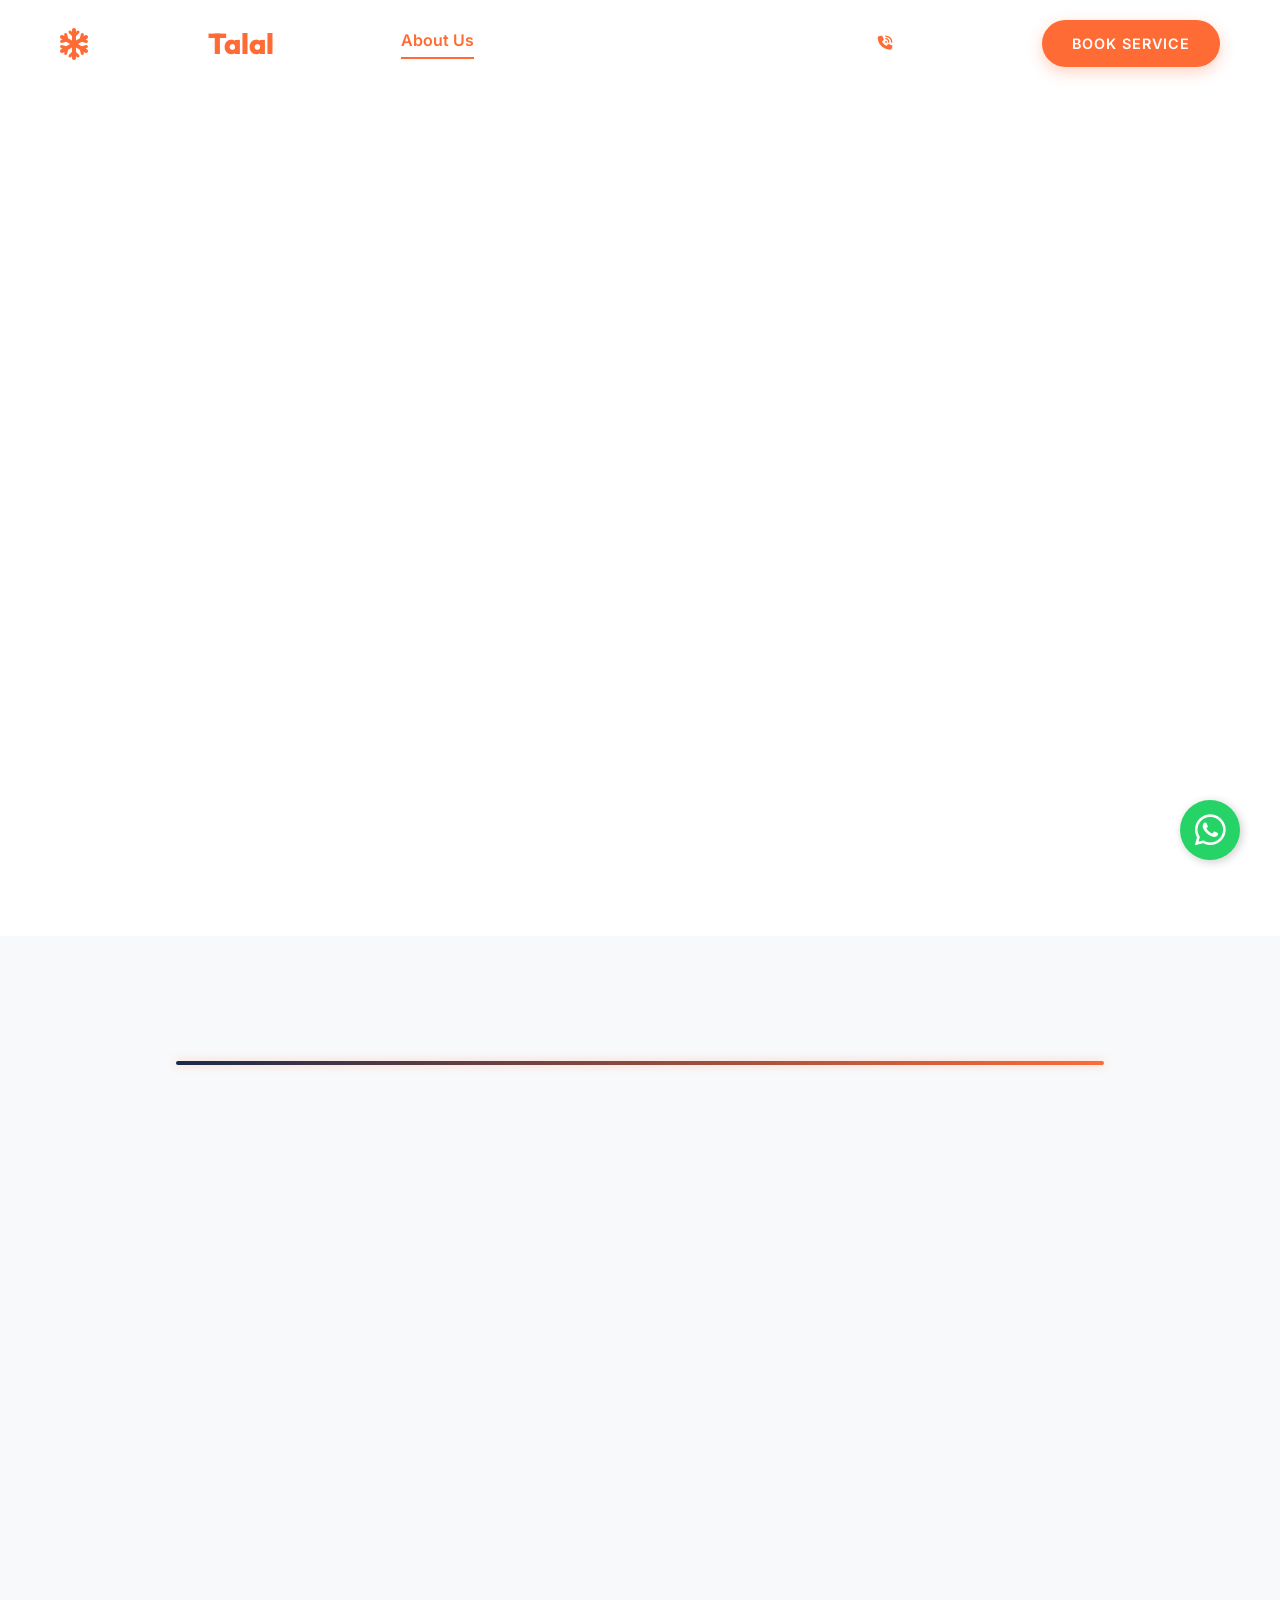
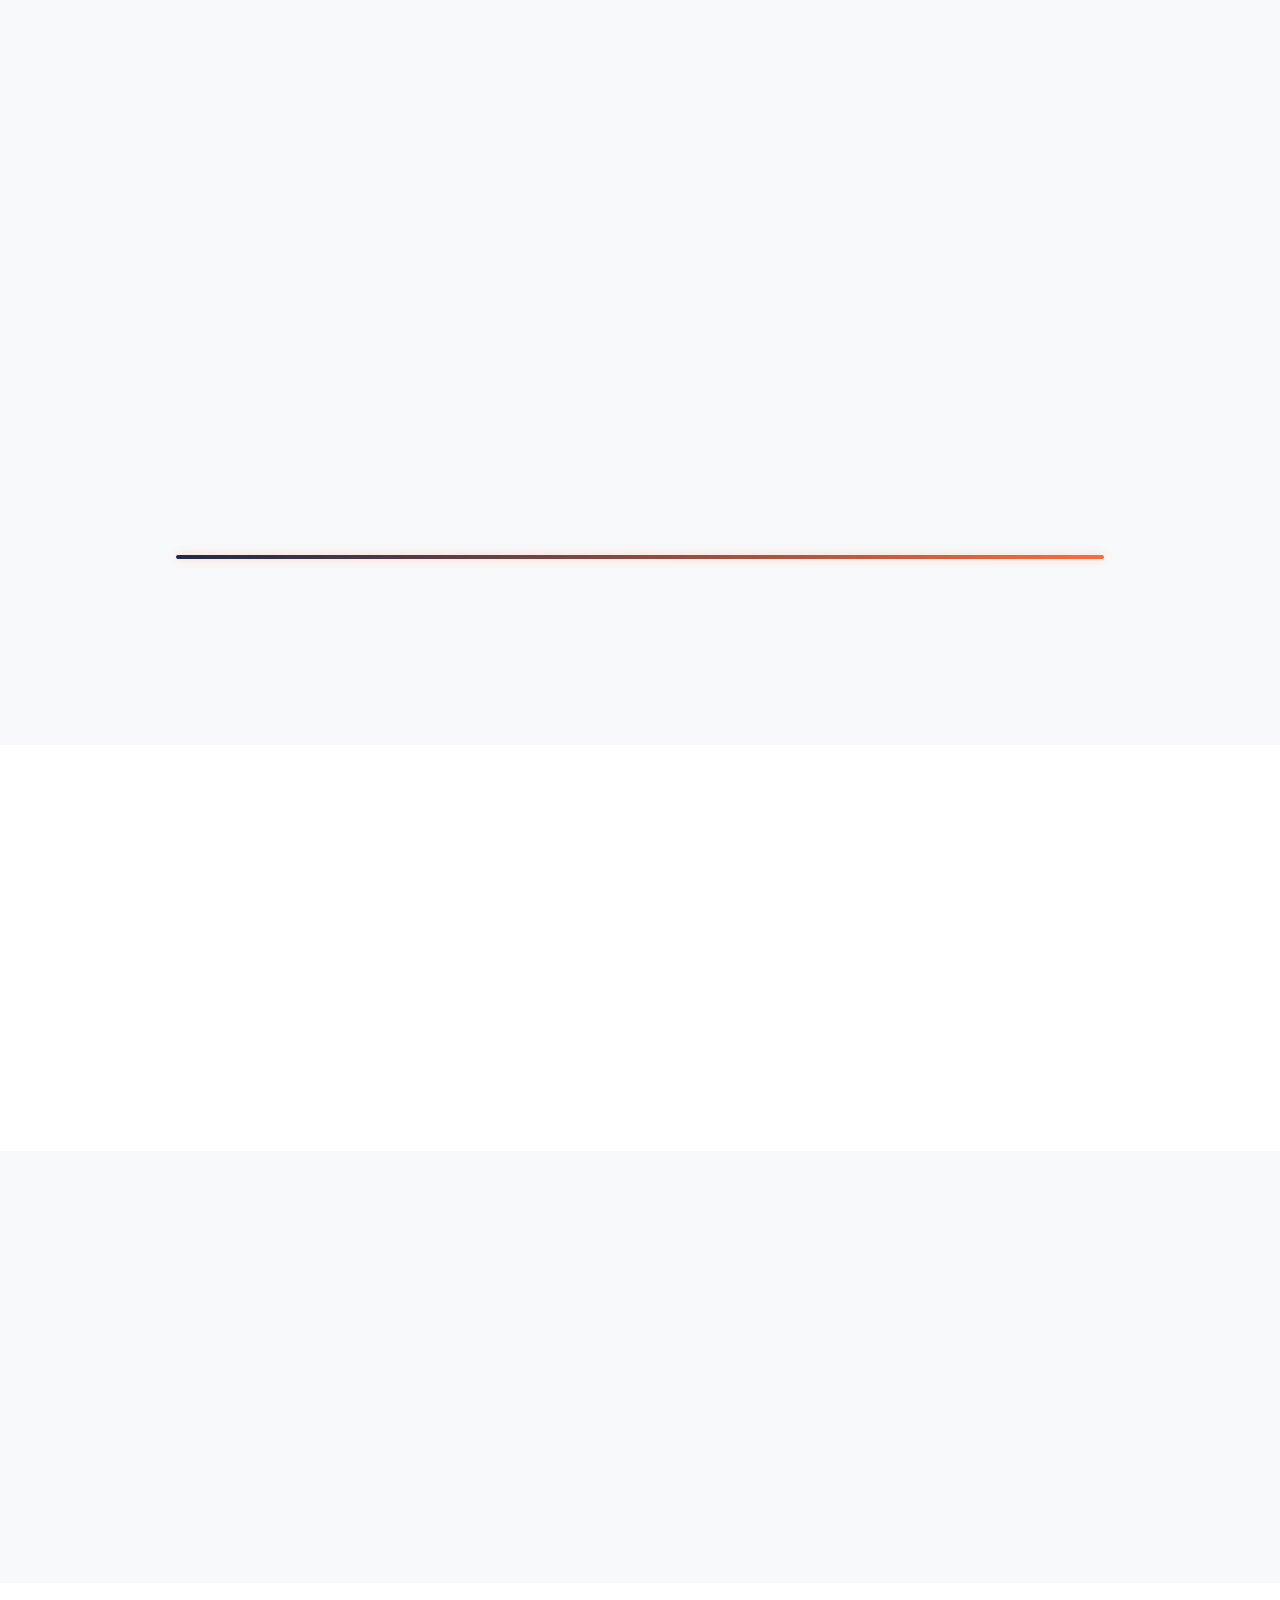
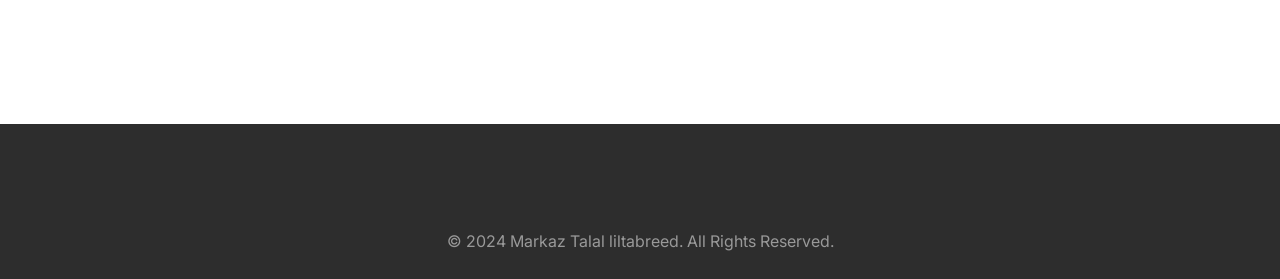
==== commit a518fc97: "Revert "footer updated" This reverts commit 5b919bc3b1e067b86ce0355c2e982cd1008e8a3e." ====
--- a/about.html
+++ b/about.html
@@ -182,62 +182,8 @@
   <!-- 10. Footer -->
   <footer class="footer">
     <div class="container">
-      <div class="footer-top">
-        <div class="footer-col">
-          <a href="index.html" class="footer-logo">
-            <i class="fa-solid fa-snowflake"></i>
-            Markaz <span>Talal</span>
-          </a>
-          <p class="footer-desc">Markaz Talal liltabreed is your trusted partner for premium AC and refrigerator repair services across Saudi Arabia. Excellence in every fix.</p>
-          <div class="social-links">
-            <a href="#" class="social-link"><i class="fa-brands fa-facebook-f"></i></a>
-            <a href="#" class="social-link"><i class="fa-brands fa-twitter"></i></a>
-            <a href="#" class="social-link"><i class="fa-brands fa-instagram"></i></a>
-            <a href="#" class="social-link"><i class="fa-brands fa-linkedin-in"></i></a>
-          </div>
-        </div>
-
-        <div class="footer-col">
-          <h4 class="footer-title">Quick Links</h4>
-          <ul class="footer-links">
-            <li><a href="about.html">About Us</a></li>
-            <li><a href="services.html">Our Services</a></li>
-            <li><a href="ac-repair.html">AC Repair</a></li>
-            <li><a href="fridge-repair.html">Refrigerator Repair</a></li>
-            <li><a href="contact.html">Contact Us</a></li>
-          </ul>
-        </div>
-
-        <div class="footer-col">
-          <h4 class="footer-title">Contact Info</h4>
-          <ul class="footer-contact">
-            <li>
-              <i class="fa-solid fa-location-dot"></i>
-              <div>
-                <strong>Address:</strong><br>
-                Jeddah, Saudi Arabia
-              </div>
-            </li>
-            <li>
-              <i class="fa-solid fa-phone"></i>
-              <div>
-                <strong>Phone:</strong><br>
-                0531624801
-              </div>
-            </li>
-            <li>
-              <i class="fa-solid fa-envelope"></i>
-              <div>
-                <strong>Email:</strong><br>
-                info@markaztalal.com
-              </div>
-            </li>
-          </ul>
-        </div>
-      </div>
-
-      <div class="footer-bottom">
-        <p>&copy; 2024 Markaz Talal liltabreed (Talal Center for Cooling). All Rights Reserved.</p>
+      <div class="footer-bottom" style="border-top: none;">
+        <p>&copy; 2024 Markaz Talal liltabreed. All Rights Reserved.</p>
       </div>
     </div>
   </footer>
